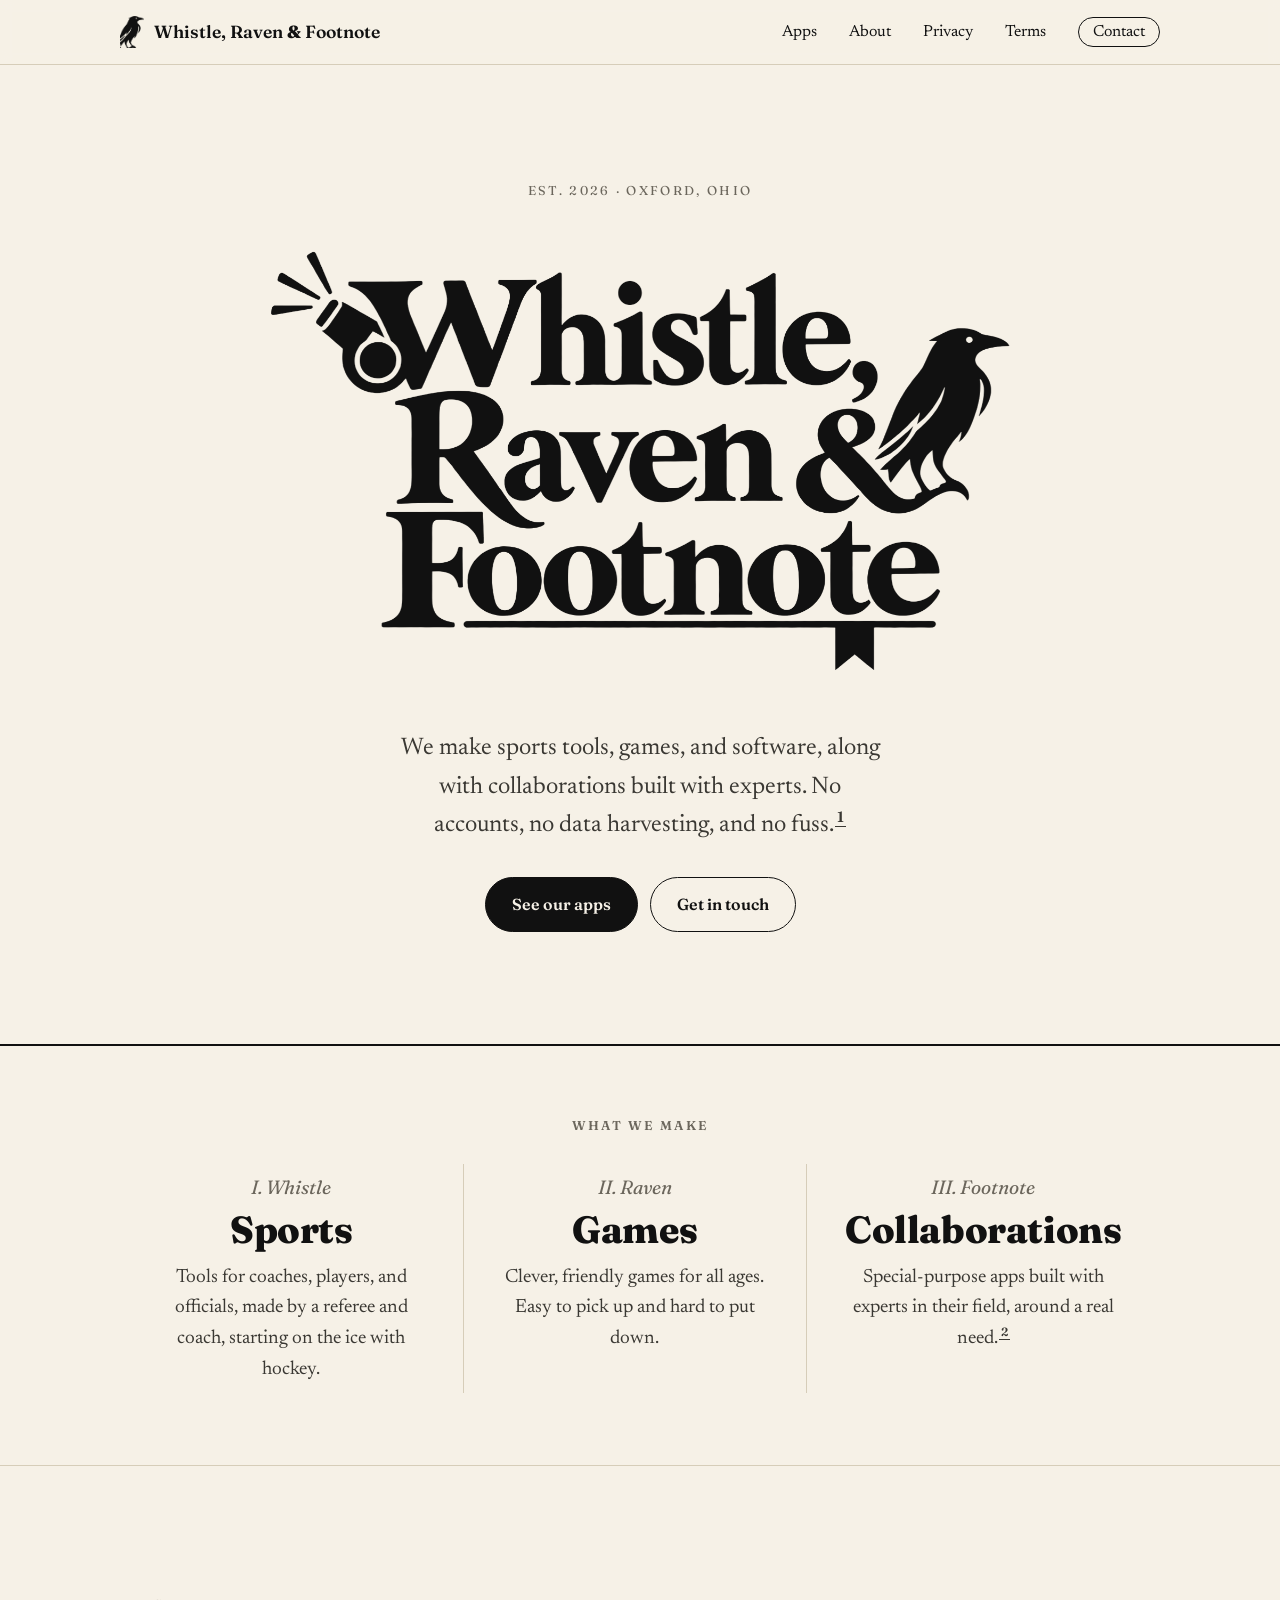
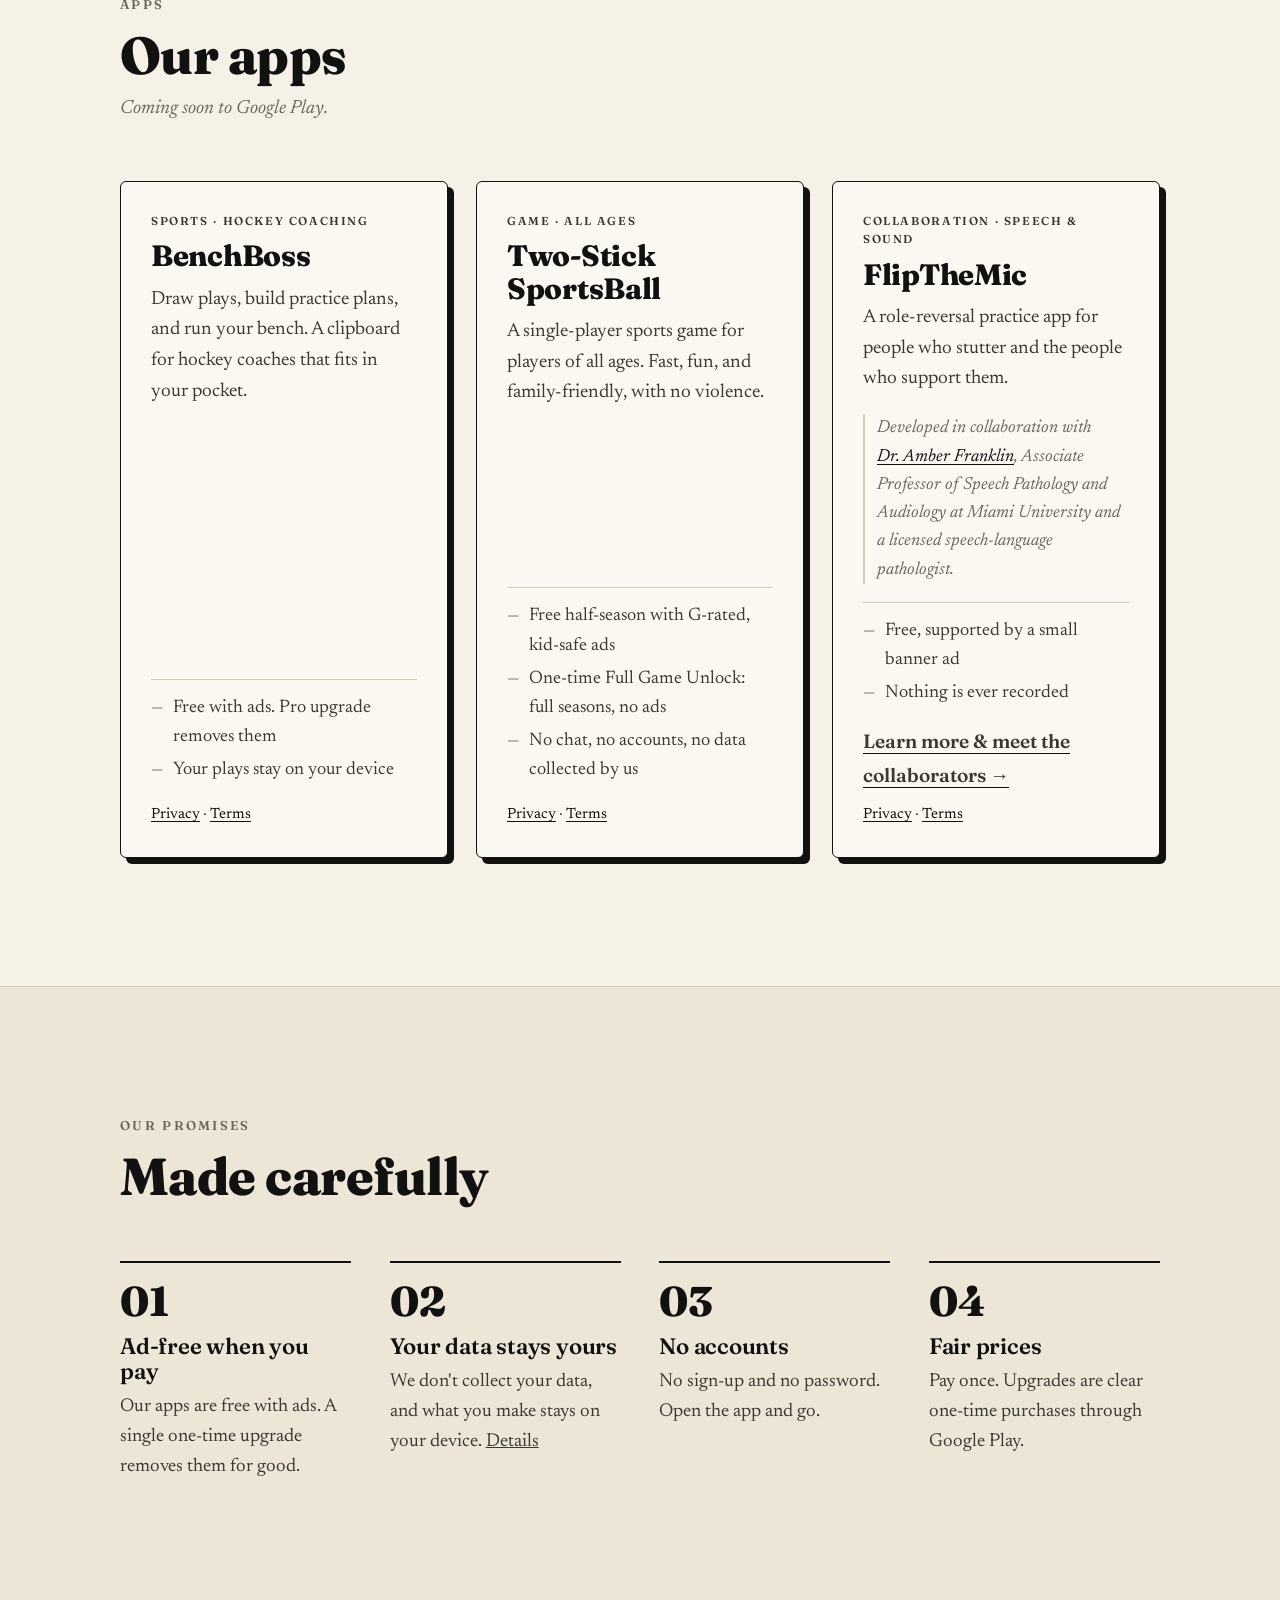
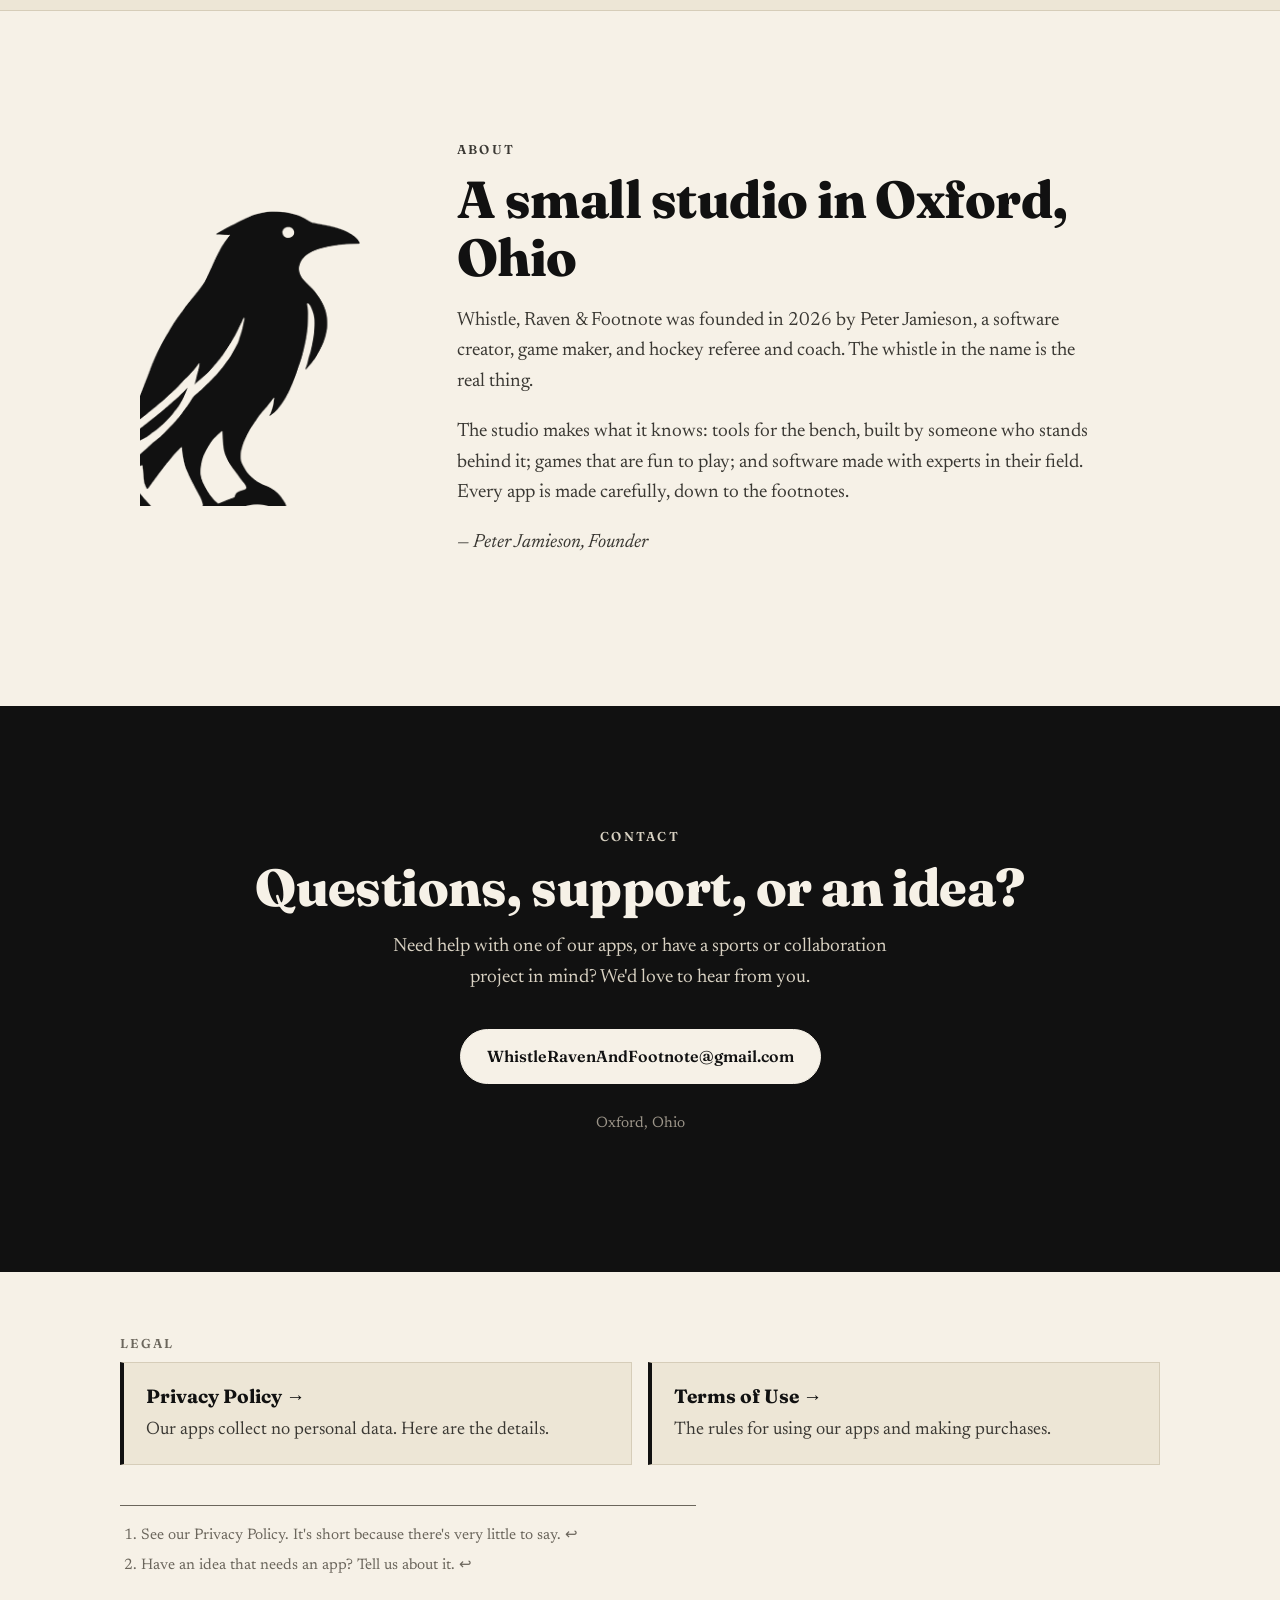
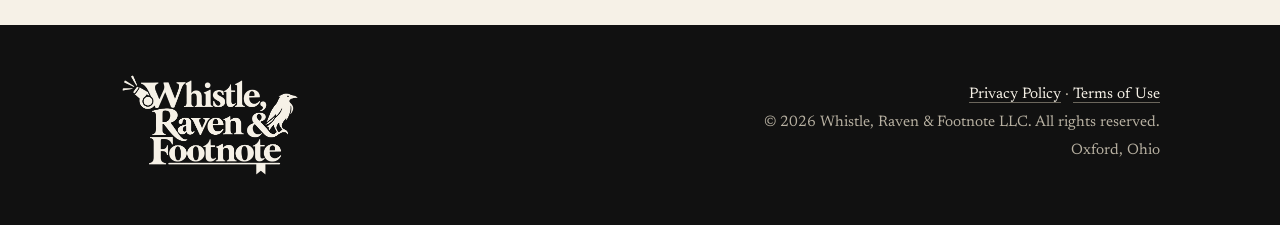
==== index.html @ cbba22b0 "Add FlipTheMic project page with collaborators Co-Authored-By: Claude Opus 5.5 <noreply@anthropic.co" ====
<!doctype html>
<html lang="en">
<head>
  <meta charset="utf-8">
  <meta name="viewport" content="width=device-width, initial-scale=1">
  <title>Whistle, Raven &amp; Footnote</title>
  <meta name="description" content="Whistle, Raven &amp; Footnote LLC makes apps from Oxford, Ohio: BenchBoss for hockey coaches, the game Two-Stick SportsBall, and FlipTheMic. Built carefully, with your privacy in mind.">
  <link rel="canonical" href="https://whistleravenandfootnote.com/">
  <meta name="theme-color" content="#f6f1e7">

  <meta property="og:type" content="website">
  <meta property="og:title" content="Whistle, Raven &amp; Footnote">
  <meta property="og:description" content="Sports tools, games, and collaborations from Oxford, Ohio.">
  <meta property="og:url" content="https://whistleravenandfootnote.com/">
  <meta property="og:image" content="https://whistleravenandfootnote.com/assets/og-image.png">
  <meta name="twitter:card" content="summary_large_image">

  <link rel="icon" type="image/png" href="assets/favicon.png">
  <link rel="apple-touch-icon" href="assets/apple-touch-icon.png">

  <link rel="preconnect" href="https://fonts.googleapis.com">
  <link rel="preconnect" href="https://fonts.gstatic.com" crossorigin>
  <link href="https://fonts.googleapis.com/css2?family=Fraunces:opsz,wght@9..144,400;9..144,600;9..144,800&family=Newsreader:ital,opsz,wght@0,6..72,400;0,6..72,500;1,6..72,400&display=swap" rel="stylesheet">
  <link rel="stylesheet" href="styles.css">

  <script type="application/ld+json">
  {
    "@context": "https://schema.org",
    "@type": "Organization",
    "name": "Whistle, Raven & Footnote LLC",
    "url": "https://whistleravenandfootnote.com/",
    "logo": "https://whistleravenandfootnote.com/assets/logo.png",
    "email": "WhistleRavenAndFootnote@gmail.com",
    "founder": { "@type": "Person", "name": "Peter Jamieson" },
    "address": { "@type": "PostalAddress", "addressLocality": "Oxford", "addressRegion": "OH", "addressCountry": "US" }
  }
  </script>
</head>
<body>
  <a class="skip" href="#main">Skip to content</a>

  <header class="masthead">
    <div class="wrap masthead__inner">
      <a class="brand" href="#top" aria-label="Whistle, Raven &amp; Footnote — home">
        <img src="assets/raven.png" alt="" width="26" height="35">
        <span>Whistle, Raven <em>&amp;</em> Footnote</span>
      </a>
      <nav aria-label="Primary">
        <ul>
          <li class="nav-hide-sm"><a href="#apps">Apps</a></li>
          <li class="nav-hide-sm"><a href="#about">About</a></li>
          <li><a href="/privacy">Privacy</a></li>
          <li><a href="/terms">Terms</a></li>
          <li><a href="#contact" class="nav-cta">Contact</a></li>
        </ul>
      </nav>
    </div>
  </header>

  <main id="main">
    <!-- Hero -->
    <section class="hero" id="top">
      <div class="wrap">
        <p class="eyebrow">Est. 2026 &middot; Oxford, Ohio</p>
        <h1 class="hero__logo">
          <img src="assets/logo.png" alt="Whistle, Raven &amp; Footnote" width="1424" height="826">
        </h1>
        <p class="hero__lede">
          We make sports tools, games, and software, along with collaborations
          built with experts. No accounts, no data harvesting, and no fuss.<sup class="fn-ref"><a href="#fn1" id="r1">1</a></sup>
        </p>
        <div class="hero__actions">
          <a class="btn btn--ink" href="#apps">See our apps</a>
          <a class="btn btn--ghost" href="#contact">Get in touch</a>
        </div>
      </div>
    </section>

    <!-- What we do / the name -->
    <section class="trio" aria-labelledby="trio-h">
      <div class="wrap">
        <h2 id="trio-h" class="section-label">What we make</h2>
        <ol class="trio__grid">
          <li class="trio__item">
            <span class="numeral">I. Whistle</span>
            <h3>Sports</h3>
            <p>Tools for coaches, players, and officials, made by a referee and coach, starting on the ice with hockey.</p>
          </li>
          <li class="trio__item">
            <span class="numeral">II. Raven</span>
            <h3>Games</h3>
            <p>Clever, friendly games for all ages. Easy to pick up and hard to put down.</p>
          </li>
          <li class="trio__item">
            <span class="numeral">III. Footnote</span>
            <h3>Collaborations</h3>
            <p>Special-purpose apps built with experts in their field, around a real need.<sup class="fn-ref"><a href="#fn2" id="r2">2</a></sup></p>
          </li>
        </ol>
      </div>
    </section>

    <!-- Apps -->
    <section class="apps" id="apps" aria-labelledby="apps-h">
      <div class="wrap">
        <header class="section-head">
          <p class="section-label">Apps</p>
          <h2 id="apps-h">Our apps</h2>
          <p class="section-sub">Coming soon to Google Play.</p>
        </header>
        <div class="apps__grid">
          <article class="app">
            <p class="app__tag">Sports &middot; Hockey coaching</p>
            <h3>BenchBoss</h3>
            <p>Draw plays, build practice plans, and run your bench. A clipboard for hockey coaches that fits in your pocket.</p>
            <ul class="app__facts">
              <li>Free with ads. Pro upgrade removes them</li>
              <li>Your plays stay on your device</li>
            </ul>
            <p class="app__links"><a href="/privacy#benchboss">Privacy</a> &middot; <a href="/terms#benchboss">Terms</a></p>
          </article>
          <article class="app">
            <p class="app__tag">Game &middot; All ages</p>
            <h3>Two-Stick SportsBall</h3>
            <p>A single-player sports game for players of all ages. Fast, fun, and family-friendly, with no violence.</p>
            <ul class="app__facts">
              <li>Free half-season with G-rated, kid-safe ads</li>
              <li>One-time Full Game Unlock: full seasons, no ads</li>
              <li>No chat, no accounts, no data collected by us</li>
            </ul>
            <p class="app__links"><a href="/privacy#two-stick-sportsball">Privacy</a> &middot; <a href="/terms#game">Terms</a></p>
          </article>
          <article class="app">
            <p class="app__tag">Collaboration &middot; Speech &amp; sound</p>
            <h3><a href="/flipthemic" style="text-decoration:none">FlipTheMic</a></h3>
            <p>A role-reversal practice app for people who stutter and the people who support them.</p>
            <p class="app__credit">Developed in collaboration with <a href="https://miamioh.edu/profiles/cas/amber-franklin.html" rel="noopener">Dr.&nbsp;Amber Franklin</a>, Associate Professor of Speech Pathology and Audiology at Miami University and a licensed speech-language pathologist.</p>
            <ul class="app__facts">
              <li>Free, supported by a small banner ad</li>
              <li>Nothing is ever recorded</li>
            </ul>
            <p class="app__more"><a href="/flipthemic">Learn more &amp; meet the collaborators &rarr;</a></p>
            <p class="app__links"><a href="/privacy#flipthemic">Privacy</a> &middot; <a href="/terms#flipthemic">Terms</a></p>
          </article>
        </div>
      </div>
    </section>

    <!-- Promises -->
    <section class="approach" id="promises" aria-labelledby="promises-h">
      <div class="wrap approach__inner">
        <header class="section-head">
          <p class="section-label">Our promises</p>
          <h2 id="promises-h">Made carefully</h2>
        </header>
        <ol class="steps">
          <li>
            <h3>Ad-free when you pay</h3>
            <p>Our apps are free with ads. A single one-time upgrade removes them for good.</p>
          </li>
          <li>
            <h3>Your data stays yours</h3>
            <p>We don't collect your data, and what you make stays on your device. <a href="/privacy">Details</a></p>
          </li>
          <li>
            <h3>No accounts</h3>
            <p>No sign-up and no password. Open the app and go.</p>
          </li>
          <li>
            <h3>Fair prices</h3>
            <p>Pay once. Upgrades are clear one-time purchases through Google Play.</p>
          </li>
        </ol>
      </div>
    </section>

    <!-- About -->
    <section class="founder" id="about" aria-labelledby="about-h">
      <div class="wrap founder__inner">
        <div class="founder__mark" aria-hidden="true">
          <img src="assets/raven.png" alt="" width="230" height="308">
        </div>
        <div>
          <p class="section-label">About</p>
          <h2 id="about-h">A small studio in Oxford, Ohio</h2>
          <p>
            Whistle, Raven &amp; Footnote was founded in 2026 by Peter Jamieson, a software creator,
            game maker, and hockey referee and coach. The whistle in the name is the real thing.
          </p>
          <p>
            The studio makes what it knows: tools for the bench, built by someone who stands behind it;
            games that are fun to play; and software made with experts in their field. Every app is
            made carefully, down to the footnotes.
          </p>
          <p class="founder__sig">&mdash; Peter Jamieson, Founder</p>
        </div>
      </div>
    </section>

    <!-- Contact -->
    <section class="contact" id="contact" aria-labelledby="contact-h">
      <div class="wrap contact__inner">
        <p class="section-label section-label--light">Contact</p>
        <h2 id="contact-h">Questions, support, or an idea?</h2>
        <p>Need help with one of our apps, or have a sports or collaboration project in mind? We'd love to hear from you.</p>
        <a class="btn btn--paper" href="mailto:WhistleRavenAndFootnote@gmail.com?subject=Hello">WhistleRavenAndFootnote<wbr>@gmail.com</a>
        <p class="contact__loc">Oxford, Ohio</p>
      </div>
    </section>

    <!-- Legal -->
    <section class="legal-strip" aria-labelledby="legal-h">
      <div class="wrap legal-strip__inner">
        <h2 id="legal-h" class="section-label">Legal</h2>
        <div class="legal-strip__links">
          <a href="/privacy"><strong>Privacy Policy</strong><span>Our apps collect no personal data. Here are the details.</span></a>
          <a href="/terms"><strong>Terms of Use</strong><span>The rules for using our apps and making purchases.</span></a>
        </div>
      </div>
    </section>

    <!-- Footnotes -->
    <aside class="footnotes" aria-label="Footnotes">
      <div class="wrap">
        <ol>
          <li id="fn1">See our <a href="/privacy">Privacy Policy</a>. It's short because there's very little to say. <a href="#r1" aria-label="Back to reference 1">&#8617;</a></li>
          <li id="fn2">Have an idea that needs an app? <a href="#contact">Tell us about it</a>. <a href="#r2" aria-label="Back to reference 2">&#8617;</a></li>
        </ol>
      </div>
    </aside>
  </main>

  <footer class="site-footer">
    <div class="wrap site-footer__inner">
      <img src="assets/logo-light.png" alt="Whistle, Raven &amp; Footnote" class="site-footer__logo" width="1424" height="826" loading="lazy">
      <div class="site-footer__meta">
        <p class="site-footer__links"><a href="/privacy">Privacy Policy</a> &middot; <a href="/terms">Terms of Use</a></p>
        <p>&copy; <span id="year">2026</span> Whistle, Raven &amp; Footnote LLC. All rights reserved.</p>
        <p>Oxford, Ohio</p>
      </div>
    </div>
  </footer>

  <script>document.getElementById('year').textContent = new Date().getFullYear();</script>
</body>
</html>
---- styles.css ----
/* Whistle, Raven & Footnote — ink on paper */
:root {
  --paper: #f6f1e7;
  --paper-2: #ede6d6;
  --ink: #111111;
  --ink-2: #3a3833;
  --muted: #6b665c;
  --rule: #d6cdb9;
  --display: "Fraunces", "Cooper Black", Georgia, serif;
  --body: "Newsreader", Georgia, "Times New Roman", serif;
  --wrap: 1120px;
  --gutter: clamp(16px, 4vw, 40px);
}

*, *::before, *::after { box-sizing: border-box; }
html { scroll-behavior: smooth; scroll-padding-top: 80px; }
body {
  margin: 0;
  background: var(--paper);
  color: var(--ink);
  font-family: var(--body);
  font-size: clamp(1.06rem, 0.98rem + 0.3vw, 1.2rem);
  line-height: 1.6;
  -webkit-font-smoothing: antialiased;
  text-rendering: optimizeLegibility;
}
img { max-width: 100%; height: auto; display: block; }
a { color: inherit; }
h1, h2, h3 { font-family: var(--display); line-height: 1.1; margin: 0; font-weight: 800; letter-spacing: -0.01em; }
h2 { font-size: clamp(2rem, 1.5rem + 2.2vw, 3.25rem); }
h3 { font-size: 1.4rem; font-weight: 600; }
p { margin: 0 0 1em; }
::selection { background: var(--ink); color: var(--paper); }

.wrap { max-width: var(--wrap); margin: 0 auto; padding: 0 var(--gutter); }

.skip { position: absolute; left: -999px; top: 8px; background: var(--ink); color: var(--paper); padding: 8px 14px; z-index: 100; }
.skip:focus { left: 8px; }
:focus-visible { outline: 2px solid var(--ink); outline-offset: 3px; }

/* Masthead */
.masthead {
  position: sticky; top: 0; z-index: 10;
  background: color-mix(in srgb, var(--paper) 92%, transparent);
  backdrop-filter: blur(6px);
  border-bottom: 1px solid var(--rule);
}
.masthead__inner { display: flex; align-items: center; justify-content: space-between; gap: 16px; min-height: 64px; }
.brand { display: flex; align-items: center; gap: 10px; text-decoration: none; font-family: var(--display); font-weight: 600; font-size: 1.1rem; white-space: nowrap; }
.brand img { width: 24px; height: auto; }
.brand em { font-style: normal; font-weight: 800; }
nav ul { list-style: none; display: flex; gap: clamp(12px, 2.5vw, 32px); margin: 0; padding: 0; align-items: center; }
nav a { text-decoration: none; font-size: 1rem; position: relative; }
nav a:not(.nav-cta)::after { content: ""; position: absolute; left: 0; right: 0; bottom: -3px; height: 1.5px; background: var(--ink); transform: scaleX(0); transform-origin: left; transition: transform .25s ease; }
nav a:not(.nav-cta):hover::after { transform: scaleX(1); }
.nav-cta { border: 1.5px solid var(--ink); padding: 6px 14px; border-radius: 999px; transition: background .2s, color .2s; }
.nav-cta:hover { background: var(--ink); color: var(--paper); }

/* Hero */
.hero { padding: clamp(48px, 9vw, 120px) 0 clamp(56px, 9vw, 112px); text-align: center; }
.eyebrow { font-family: var(--display); text-transform: uppercase; letter-spacing: .18em; font-size: .8rem; color: var(--muted); margin-bottom: clamp(20px, 4vw, 40px); }
.hero__logo { margin: 0 auto; max-width: 760px; }
.hero__logo img { width: 100%; animation: ink-in 1s ease both; }
.hero__lede { max-width: 38ch; margin: clamp(28px, 5vw, 48px) auto 0; font-size: clamp(1.2rem, 1rem + 0.8vw, 1.5rem); color: var(--ink-2); }
.hero__actions { display: flex; flex-wrap: wrap; gap: 12px; justify-content: center; margin-top: 32px; }
@keyframes ink-in { from { opacity: 0; filter: blur(4px); transform: translateY(6px); } to { opacity: 1; filter: none; transform: none; } }

/* Buttons */
.btn { display: inline-block; font-family: var(--display); font-weight: 600; font-size: 1rem; text-decoration: none; padding: 14px 26px; border-radius: 999px; border: 1.5px solid var(--ink); transition: transform .15s ease, background .2s, color .2s; }
.btn:hover { transform: translateY(-2px); }
.btn--ink { background: var(--ink); color: var(--paper); }
.btn--ghost:hover { background: var(--ink); color: var(--paper); }
.btn--paper { background: var(--paper); color: var(--ink); border-color: var(--paper); overflow-wrap: anywhere; max-width: 100%; }

/* Footnote refs */
.fn-ref { font-size: .62em; line-height: 0; margin-left: 1px; }
.fn-ref a { text-decoration: none; font-family: var(--display); font-weight: 600; padding: 0 2px; border-bottom: 1px solid currentColor; }

/* Section chrome */
.section-label { font-family: var(--display); text-transform: uppercase; letter-spacing: .18em; font-size: .8rem; font-weight: 600; color: var(--muted); margin: 0 0 12px; }
.section-label--light { color: #b8b1a2; }
.section-head { margin-bottom: clamp(32px, 5vw, 56px); }

/* Trio */
.trio { border-top: 2px solid var(--ink); border-bottom: 1px solid var(--rule); padding: clamp(40px, 6vw, 72px) 0; }
.trio .section-label { text-align: center; margin-bottom: 32px; }
.trio__grid { list-style: none; margin: 0; padding: 0; display: grid; grid-template-columns: repeat(3, 1fr); }
.trio__item { padding: 8px clamp(16px, 3vw, 40px); text-align: center; }
.trio__item + .trio__item { border-left: 1px solid var(--rule); }
.numeral { display: block; font-family: var(--display); font-style: italic; color: var(--muted); margin-bottom: 6px; }
.trio__item h3 { font-size: clamp(1.8rem, 1.4rem + 1.2vw, 2.4rem); font-weight: 800; margin-bottom: 12px; }
.trio__item p { color: var(--ink-2); margin: 0; }

/* Services */
.services { padding: clamp(64px, 10vw, 128px) 0; }
.services__list { display: grid; grid-template-columns: repeat(2, 1fr); gap: 0; border-top: 1px solid var(--ink); }
.service { padding: 32px clamp(0px, 2vw, 32px) 32px 0; border-bottom: 1px solid var(--rule); }
.service:nth-child(even) { padding-left: clamp(16px, 3vw, 40px); border-left: 1px solid var(--rule); }
.service h3 { margin-bottom: 10px; }
.service p { color: var(--ink-2); margin: 0; max-width: 46ch; }

/* Approach */
.approach { background: var(--paper-2); padding: clamp(64px, 10vw, 128px) 0; border-top: 1px solid var(--rule); border-bottom: 1px solid var(--rule); }
.steps { list-style: none; counter-reset: step; margin: 0; padding: 0; display: grid; grid-template-columns: repeat(4, 1fr); gap: clamp(20px, 3vw, 40px); }
.steps li { counter-increment: step; border-top: 2px solid var(--ink); padding-top: 18px; }
.steps li::before { content: counter(step, decimal-leading-zero); display: block; font-family: var(--display); font-weight: 800; font-size: 2.6rem; line-height: 1; margin-bottom: 12px; }
.steps h3 { margin-bottom: 8px; }
.steps p { color: var(--ink-2); margin: 0; font-size: .98em; }

/* Founder */
.founder { padding: clamp(64px, 10vw, 128px) 0; }
.founder__inner { display: grid; grid-template-columns: minmax(120px, 260px) 1fr; gap: clamp(32px, 6vw, 88px); align-items: center; }
.founder__mark { justify-self: center; }
.founder__mark img { width: clamp(120px, 18vw, 220px); }
.founder h2 { margin-bottom: 20px; }
.founder p { max-width: 58ch; color: var(--ink-2); }
.founder__sig { font-style: italic; color: var(--muted); }

/* Contact */
.contact { background: var(--ink); color: var(--paper); padding: clamp(64px, 10vw, 120px) 0; text-align: center; }
.contact h2 { margin-bottom: 16px; }
.contact p { color: #d8d1c2; max-width: 46ch; margin-left: auto; margin-right: auto; }
.contact .btn { margin-top: 16px; }
.contact__loc { margin-top: 28px; font-size: .95rem; color: #9d968a !important; }

/* Footnotes */
.footnotes { padding: 40px 0; font-size: .95rem; color: var(--muted); }
.footnotes ol { margin: 0; padding-left: 1.4em; border-top: 1px solid var(--muted); padding-top: 18px; max-width: 64ch; }
.footnotes li { margin-bottom: 6px; }
.footnotes li:target { color: var(--ink); background: var(--paper-2); }
.footnotes a { text-decoration: none; }

/* Footer */
.site-footer { background: var(--ink); color: #b8b1a2; padding: 48px 0; font-size: .95rem; }
.site-footer__inner { display: flex; align-items: center; justify-content: space-between; gap: 24px; flex-wrap: wrap; }
.site-footer__logo { width: 180px; }
.site-footer__meta { text-align: right; }
.site-footer__meta p { margin: 0 0 4px; }

/* Responsive */
@media (max-width: 860px) {
  .steps { grid-template-columns: repeat(2, 1fr); }
}
@media (max-width: 720px) {
  .nav-hide-sm { display: none; }
  nav ul { gap: 14px; }
  .trio__grid { grid-template-columns: 1fr; }
  .trio__item + .trio__item { border-left: 0; border-top: 1px solid var(--rule); padding-top: 28px; margin-top: 20px; }
  .services__list { grid-template-columns: 1fr; }
  .service, .service:nth-child(even) { padding-left: 0; padding-right: 0; border-left: 0; }
  .founder__inner { grid-template-columns: 1fr; text-align: center; }
  .founder p { margin-left: auto; margin-right: auto; }
  .site-footer__inner { flex-direction: column; text-align: center; }
  .site-footer__meta { text-align: center; }
}
@media (max-width: 480px) {
  .steps { grid-template-columns: 1fr; }
  .brand span { font-size: .95rem; }
}
@media (prefers-reduced-motion: reduce) {
  html { scroll-behavior: auto; }
  *, *::before, *::after { animation: none !important; transition: none !important; }
}

/* Footer links */
.site-footer__links a { color: var(--paper); text-decoration: none; border-bottom: 1px solid #6b665c; }
.site-footer__links a:hover { border-color: var(--paper); }
.site-footer a img { display: block; }

/* Legal pages */
nav a[aria-current="page"]::after { transform: scaleX(1); }
.legal { padding: clamp(40px, 7vw, 88px) 0 clamp(56px, 8vw, 96px); }
.legal__wrap { max-width: 760px; }
.legal__head { border-bottom: 2px solid var(--ink); padding-bottom: 24px; margin-bottom: 32px; }
.legal h1 { font-size: clamp(2.4rem, 1.8rem + 3vw, 4rem); margin-bottom: 12px; }
.legal__date { color: var(--muted); font-style: italic; margin: 0; }
.legal h2 { font-size: clamp(1.4rem, 1.2rem + 0.8vw, 1.8rem); margin: 0 0 14px; }
.legal h3 { font-size: 1.2rem; margin: 26px 0 8px; }
.legal section { padding-top: 36px; margin-top: 36px; border-top: 1px solid var(--rule); }
.legal p, .legal li { color: var(--ink-2); }
.legal ul, .legal ol { padding-left: 1.3em; margin: 0 0 1em; }
.legal li { margin-bottom: 6px; }
.legal a { text-decoration-thickness: 1px; text-underline-offset: 3px; }
.legal address { font-style: normal; color: var(--ink-2); line-height: 1.8; }
.legal__summary { background: var(--paper-2); border: 1px solid var(--rule); border-left: 4px solid var(--ink); padding: 24px clamp(18px, 3vw, 32px) 12px; margin-bottom: 32px; }
.legal__summary h2 { font-size: 1.3rem; }
.legal__toc ol { columns: 2; column-gap: 32px; }
.legal__toc li { break-inside: avoid; }
.legal__toc a { text-decoration: none; border-bottom: 1px solid var(--rule); }
.legal__toc a:hover { border-color: var(--ink); }
.callout { background: var(--ink); color: var(--paper) !important; padding: 18px 22px; border-radius: 4px; }
.callout strong { color: var(--paper); }
.caps { font-size: .95em; }
@media (max-width: 560px) { .legal__toc ol { columns: 1; } }

/* Apps */
.apps { padding: clamp(64px, 10vw, 128px) 0; }
.section-sub { color: var(--muted); font-style: italic; margin: 10px 0 0; }
.apps__grid { display: grid; grid-template-columns: repeat(3, 1fr); gap: clamp(16px, 2.5vw, 28px); }
.app { display: flex; flex-direction: column; background: #fbf8f1; border: 1.5px solid var(--ink); border-radius: 6px; padding: clamp(22px, 2.5vw, 30px); box-shadow: 6px 6px 0 var(--ink); transition: transform .2s ease, box-shadow .2s ease; }
.app:hover { transform: translate(-2px, -2px); box-shadow: 8px 8px 0 var(--ink); }
.app__tag { font-family: var(--display); text-transform: uppercase; letter-spacing: .14em; font-size: .72rem; font-weight: 600; color: var(--muted); margin-bottom: 10px; }
.app h3 { font-size: clamp(1.5rem, 1.2rem + 0.8vw, 1.9rem); font-weight: 800; margin-bottom: 12px; }
.app > p { color: var(--ink-2); }
.app__facts { list-style: none; padding: 14px 0 0; margin: auto 0 14px; border-top: 1px solid var(--rule); font-size: .95em; }
.app__facts li { padding-left: 1.2em; position: relative; margin-bottom: 4px; color: var(--ink-2); }
.app__facts li::before { content: "\2014"; position: absolute; left: 0; color: var(--muted); }
.app__links { margin: 0; font-size: .92rem; color: var(--muted); }
.app__links a { color: var(--ink); text-underline-offset: 3px; }

/* Legal strip */
.legal-strip { padding: clamp(40px, 6vw, 64px) 0 0; }
.legal-strip__links { display: grid; grid-template-columns: 1fr 1fr; gap: 16px; }
.legal-strip__links a { display: block; text-decoration: none; border: 1px solid var(--rule); border-left: 4px solid var(--ink); padding: 18px 22px; background: var(--paper-2); transition: border-color .2s, background .2s; }
.legal-strip__links a:hover { background: #e6dcc6; }
.legal-strip__links strong { display: block; font-family: var(--display); font-size: 1.2rem; margin-bottom: 4px; }
.legal-strip__links strong::after { content: " \2192"; }
.legal-strip__links span { color: var(--ink-2); font-size: .95em; }

@media (max-width: 900px) { .apps__grid { grid-template-columns: 1fr; max-width: 560px; margin: 0 auto; } }
@media (max-width: 600px) { .legal-strip__links { grid-template-columns: 1fr; } }
@media (max-width: 400px) { nav a { font-size: .9rem; } .brand span { display: none; } }
.app__credit { font-size: .92em; font-style: italic; color: var(--muted) !important; border-left: 2px solid var(--rule); padding-left: 12px; }
.app__credit a { color: var(--ink); text-underline-offset: 3px; }

/* Product pages */
.product-hero { padding: clamp(48px, 8vw, 104px) 0 clamp(48px, 7vw, 88px); text-align: center; border-bottom: 2px solid var(--ink); }
.product-hero__mark { color: var(--ink); display: flex; justify-content: center; margin-bottom: 20px; }
.product-hero h1 { font-size: clamp(3rem, 2rem + 6vw, 6rem); margin: 4px 0 18px; }
.product-hero__lede { max-width: 40ch; margin: 0 auto; font-size: clamp(1.15rem, 1rem + 0.6vw, 1.4rem); color: var(--ink-2); }
.badges { list-style: none; display: flex; flex-wrap: wrap; justify-content: center; gap: 8px; padding: 0; margin: 28px 0 0; }
.badges li { border: 1.5px solid var(--ink); border-radius: 999px; padding: 4px 14px; font-family: var(--display); font-weight: 600; font-size: .9rem; }
.product-hero__status { margin: 20px 0 0; color: var(--muted); font-style: italic; }
.product-section { padding: clamp(56px, 8vw, 104px) 0; }
.product-section--tint { background: var(--paper-2); border-top: 1px solid var(--rule); border-bottom: 1px solid var(--rule); }
.product-section--note { padding-top: 48px; padding-bottom: 56px; border-top: 1px solid var(--rule); }
.product-section--note p { color: var(--ink-2); }
.product-cols { display: grid; grid-template-columns: minmax(200px, 1fr) 2fr; gap: clamp(24px, 5vw, 72px); }
.product-copy p, .product-copy li { color: var(--ink-2); }
.product-copy a { text-underline-offset: 3px; }
.checklist { list-style: none; padding: 0; margin: 0 0 1em; }
.checklist li { position: relative; padding-left: 1.6em; margin-bottom: 8px; }
.checklist li::before { content: "\2713"; position: absolute; left: 0; font-weight: 700; color: var(--ink); }
.people { display: grid; grid-template-columns: 1fr 1fr; gap: clamp(16px, 2.5vw, 28px); }
.person { background: #fbf8f1; border: 1.5px solid var(--ink); border-radius: 6px; padding: clamp(22px, 2.5vw, 32px); box-shadow: 6px 6px 0 var(--ink); display: flex; flex-direction: column; }
.person h3 { font-size: clamp(1.5rem, 1.2rem + 0.8vw, 1.9rem); font-weight: 800; margin-bottom: 10px; }
.person > p:not(.app__tag) { color: var(--ink-2); }
.person__link { margin-top: auto; align-self: flex-start; font-family: var(--display); font-weight: 600; text-decoration: none; border-bottom: 1.5px solid var(--ink); padding-bottom: 2px; }
.person__link:hover { background: var(--ink); color: var(--paper); }
.app__more { margin: 0 0 10px; }
.app__more a { font-family: var(--display); font-weight: 600; text-decoration: none; border-bottom: 1.5px solid var(--ink); }
@media (max-width: 720px) {
  .product-cols, .people { grid-template-columns: 1fr; }
}
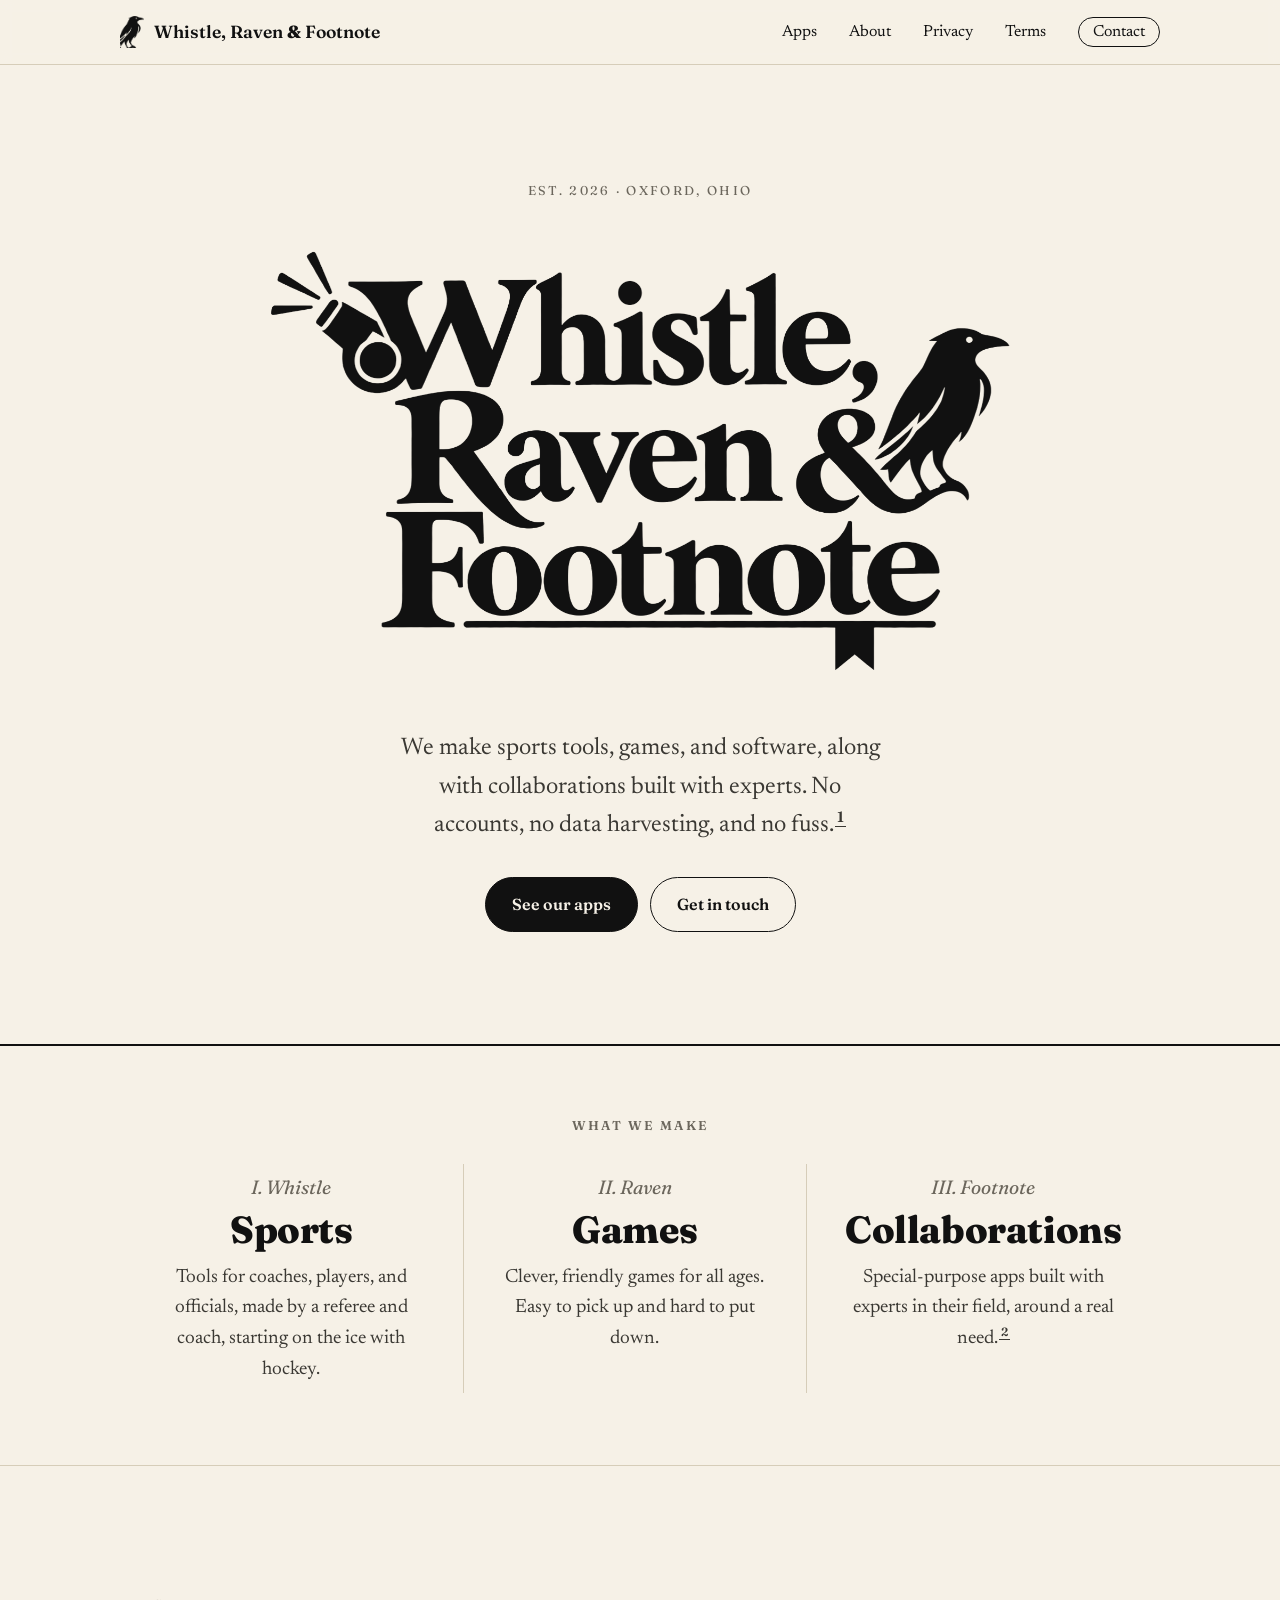
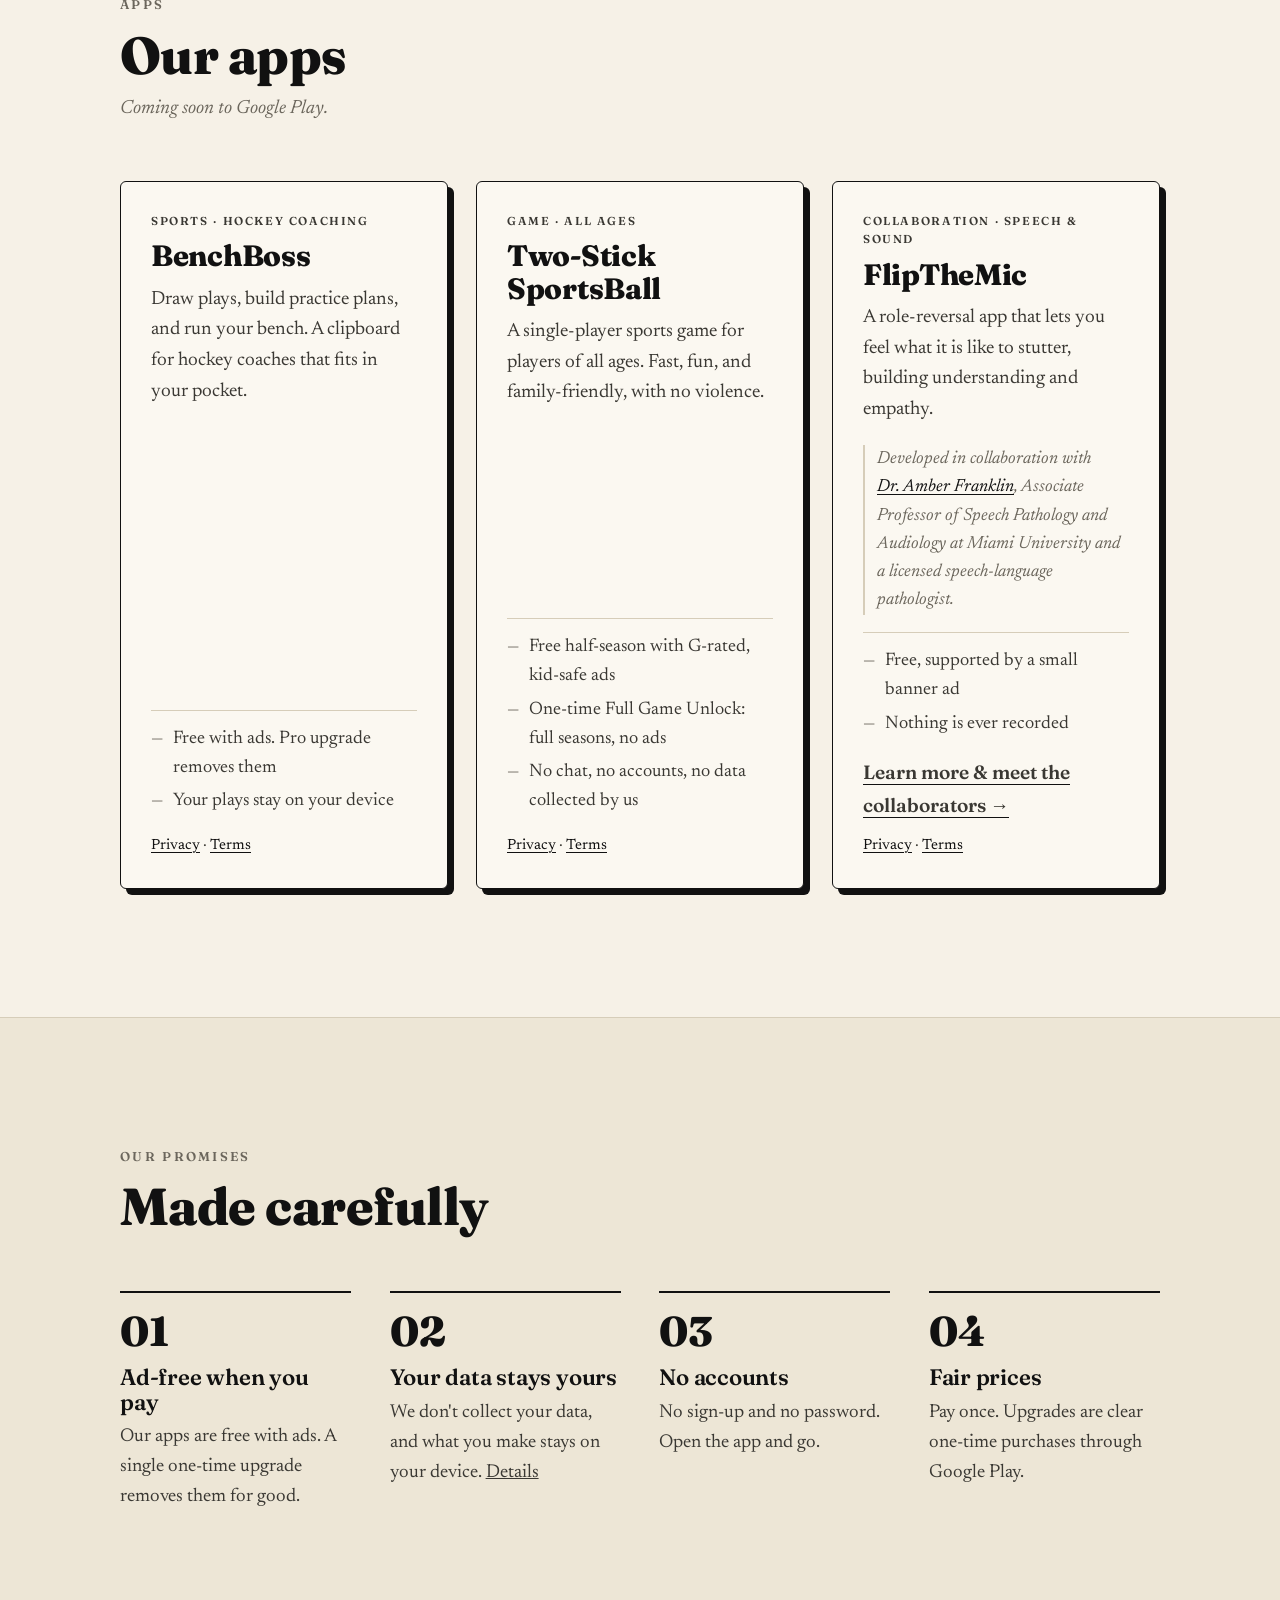
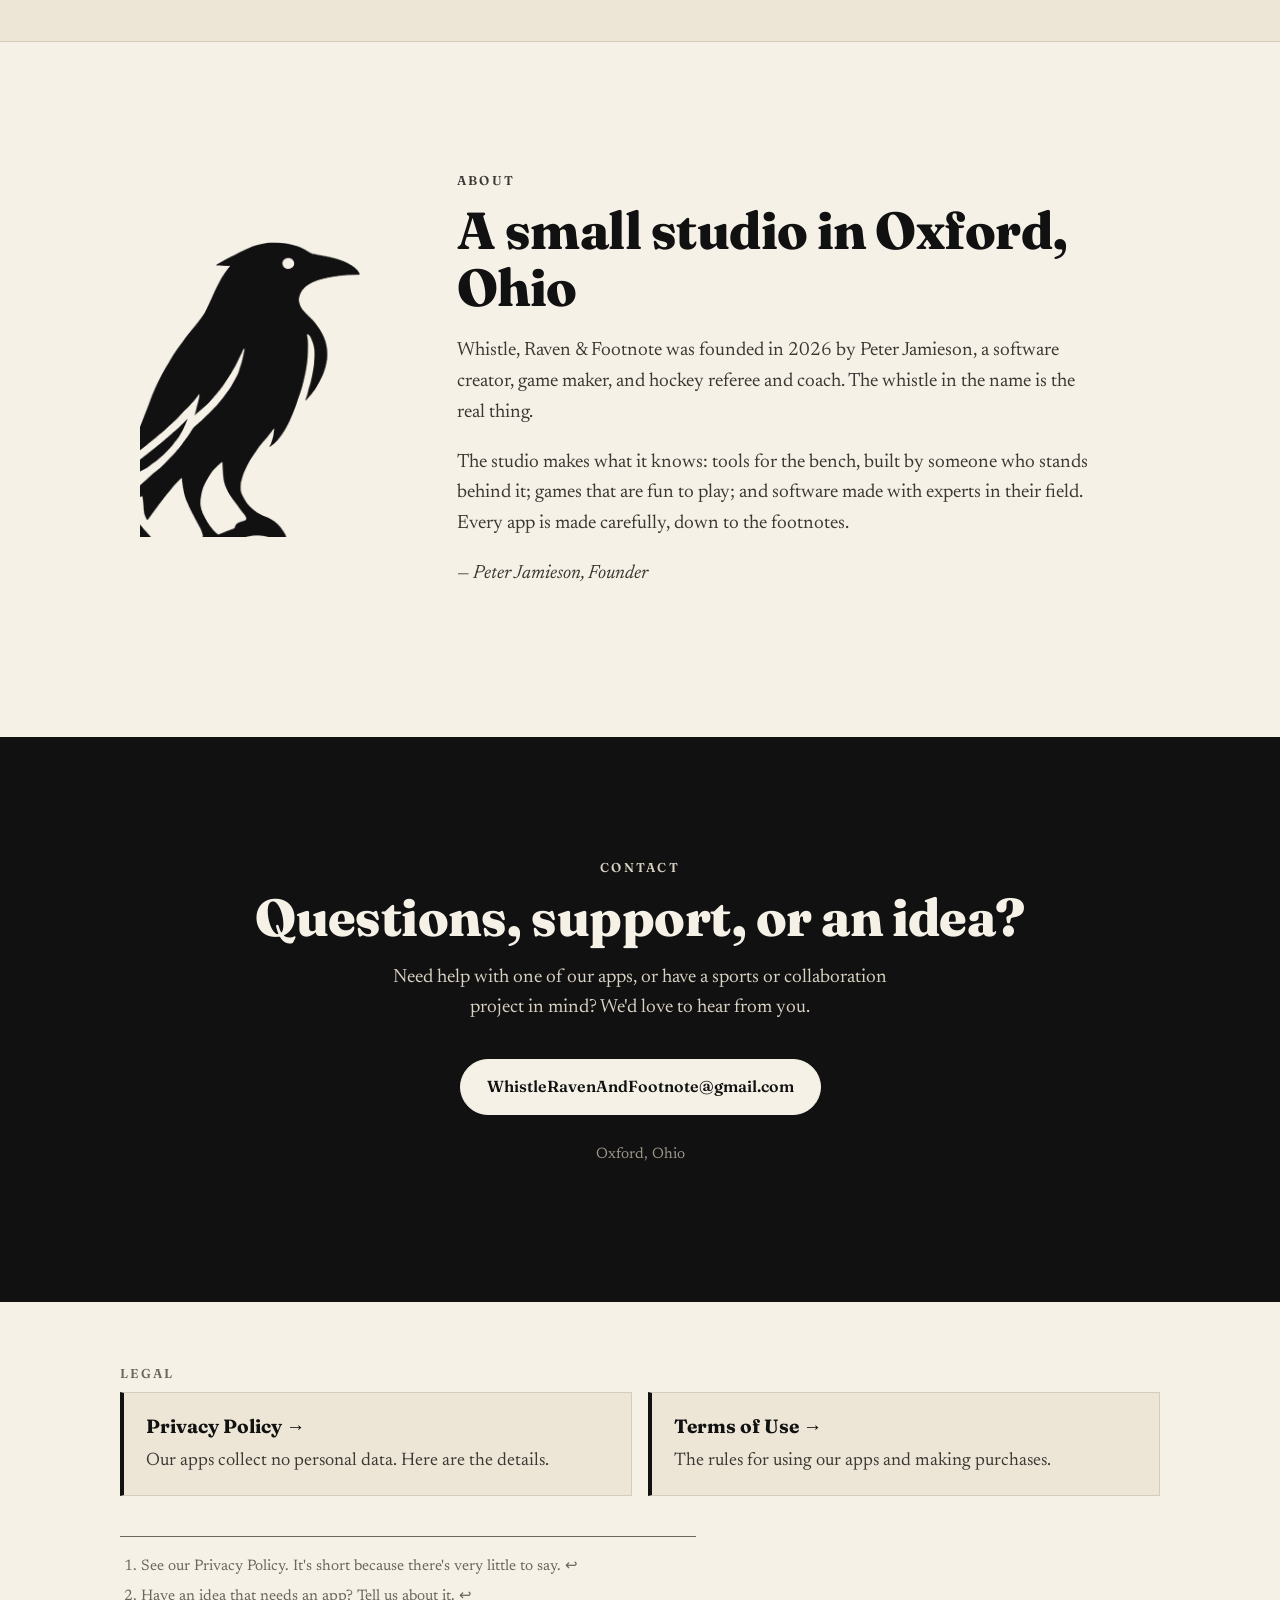
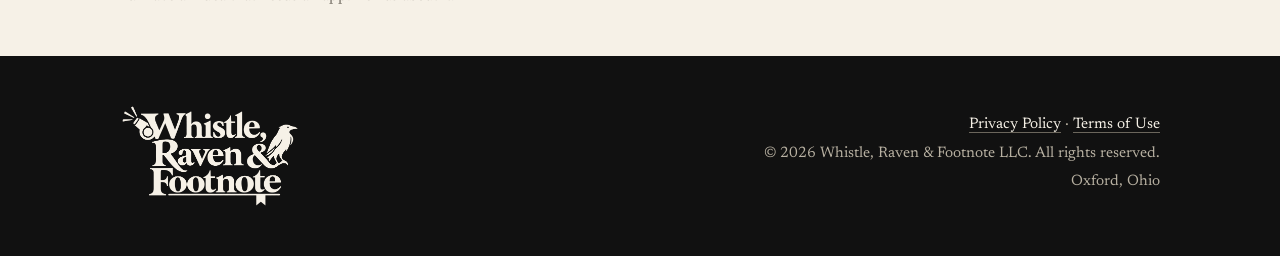
==== commit 303c110e: "FlipTheMic: describe as experiencing stuttering, not an app for people who stutter Co-Authored-By: C" ====
--- a/index.html
+++ b/index.html
@@ -133,7 +133,7 @@
           <article class="app">
             <p class="app__tag">Collaboration &middot; Speech &amp; sound</p>
             <h3><a href="/flipthemic" style="text-decoration:none">FlipTheMic</a></h3>
-            <p>A role-reversal practice app for people who stutter and the people who support them.</p>
+            <p>A role-reversal app that lets you feel what it is like to stutter, building understanding and empathy.</p>
             <p class="app__credit">Developed in collaboration with <a href="https://miamioh.edu/profiles/cas/amber-franklin.html" rel="noopener">Dr.&nbsp;Amber Franklin</a>, Associate Professor of Speech Pathology and Audiology at Miami University and a licensed speech-language pathologist.</p>
             <ul class="app__facts">
               <li>Free, supported by a small banner ad</li>
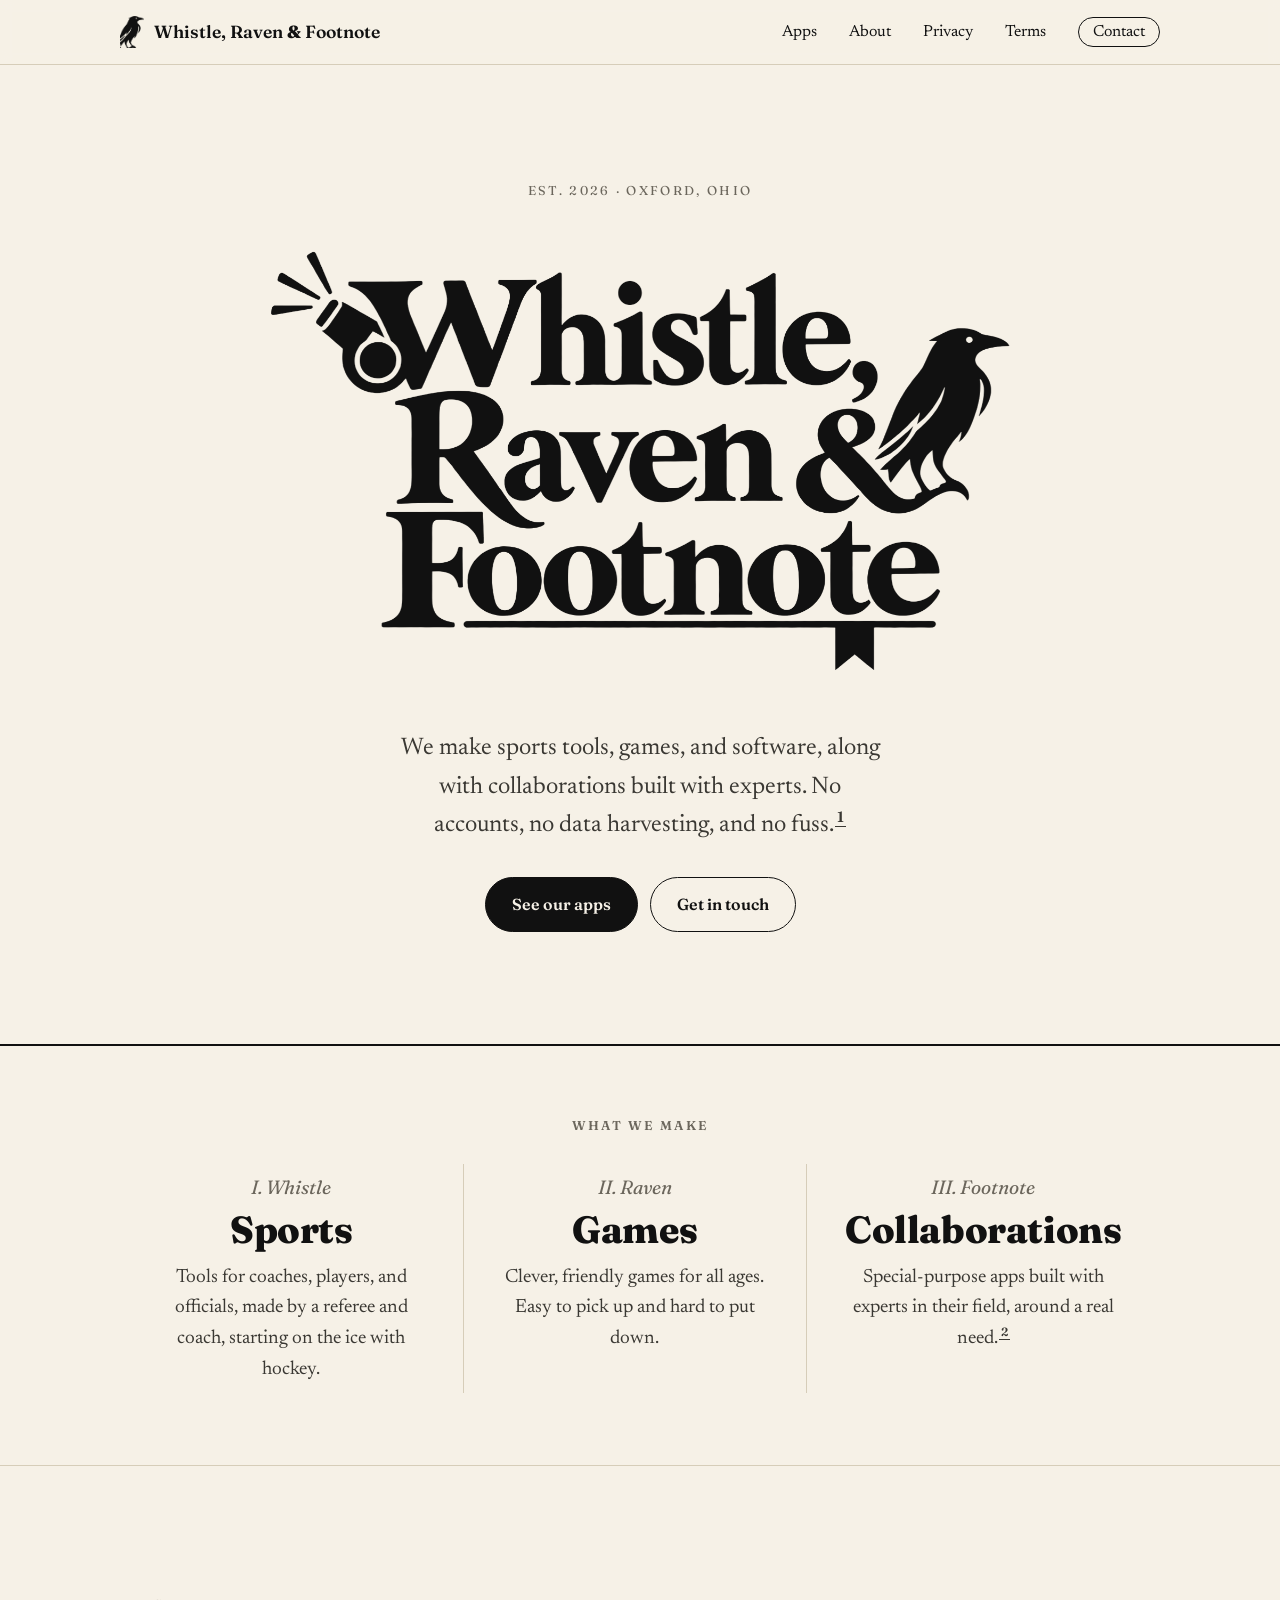
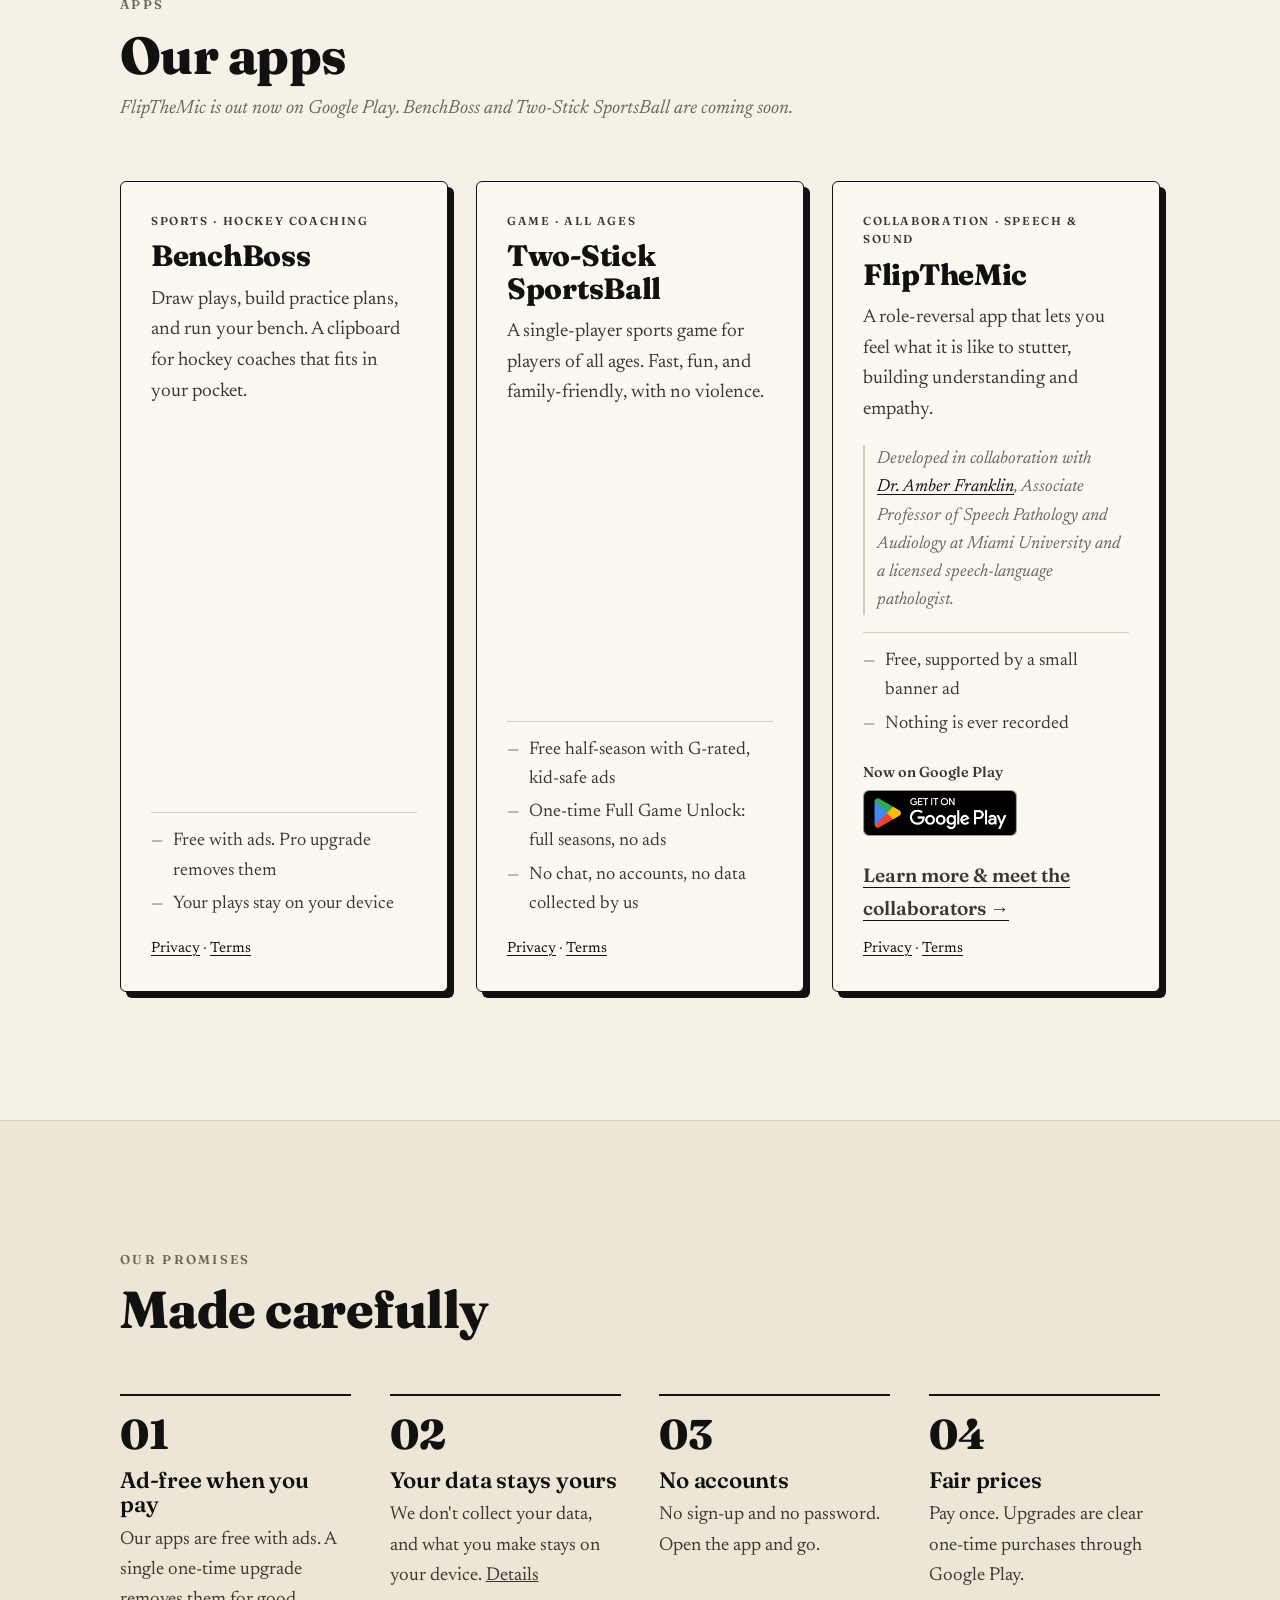
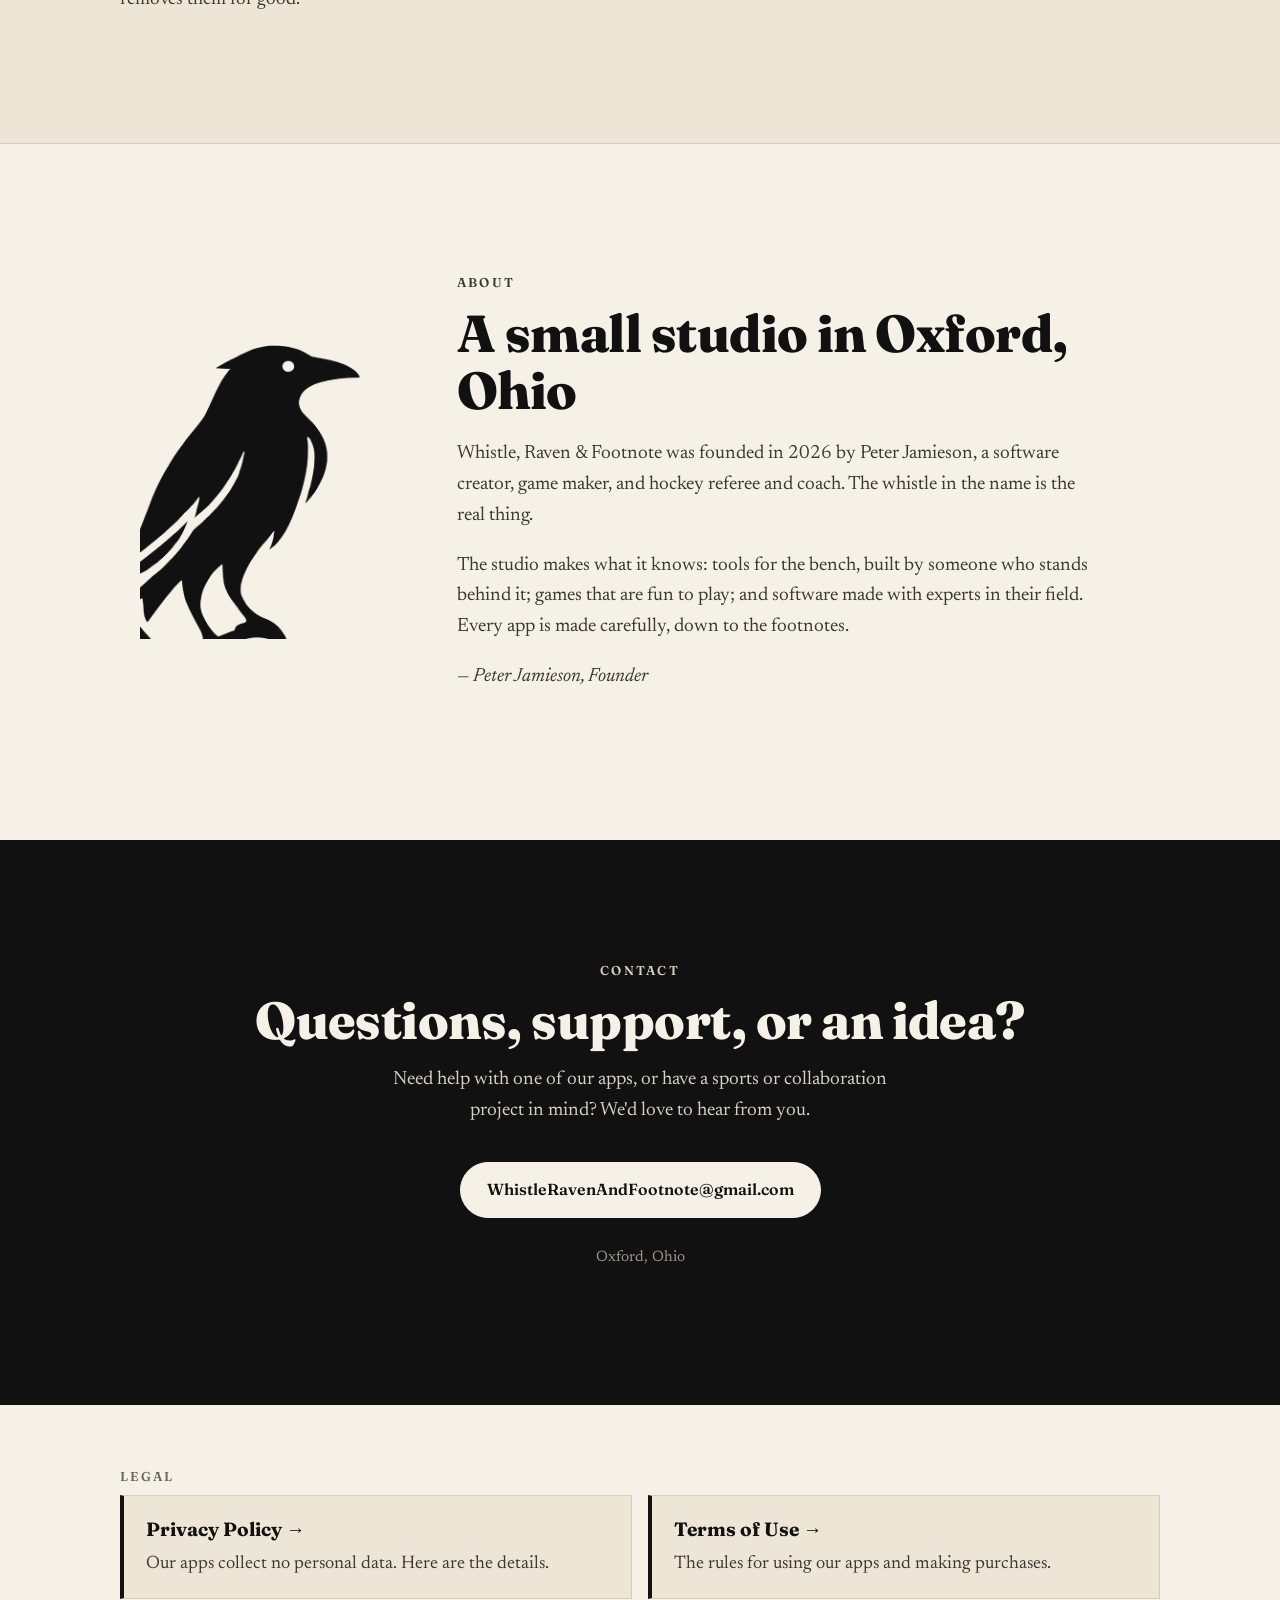
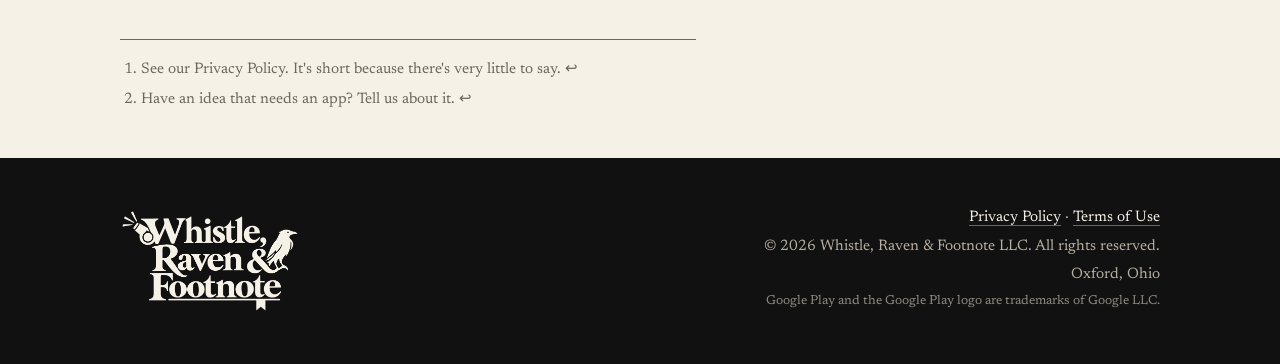
==== commit 1fe3ab7b: "FlipTheMic released: add Get it on Google Play badge and links Co-Authored-By: Claude Opus 5.5 <nore" ====
--- a/index.html
+++ b/index.html
@@ -106,7 +106,7 @@
         <header class="section-head">
           <p class="section-label">Apps</p>
           <h2 id="apps-h">Our apps</h2>
-          <p class="section-sub">Coming soon to Google Play.</p>
+          <p class="section-sub">FlipTheMic is out now on Google Play. BenchBoss and Two-Stick SportsBall are coming soon.</p>
         </header>
         <div class="apps__grid">
           <article class="app">
@@ -139,6 +139,8 @@
               <li>Free, supported by a small banner ad</li>
               <li>Nothing is ever recorded</li>
             </ul>
+            <p class="app__status">Now on Google Play</p>
+            <p class="app__play"><a class="play-badge" href="https://play.google.com/store/apps/details?id=com.whistleravenfootnote.flipthemic" rel="noopener"><img src="/assets/google-play-badge.png" alt="Get it on Google Play" width="564" height="168"></a></p>
             <p class="app__more"><a href="/flipthemic">Learn more &amp; meet the collaborators &rarr;</a></p>
             <p class="app__links"><a href="/privacy#flipthemic">Privacy</a> &middot; <a href="/terms#flipthemic">Terms</a></p>
           </article>
@@ -237,6 +239,7 @@
         <p class="site-footer__links"><a href="/privacy">Privacy Policy</a> &middot; <a href="/terms">Terms of Use</a></p>
         <p>&copy; <span id="year">2026</span> Whistle, Raven &amp; Footnote LLC. All rights reserved.</p>
         <p>Oxford, Ohio</p>
+        <p class="site-footer__tm">Google Play and the Google Play logo are trademarks of Google LLC.</p>
       </div>
     </div>
   </footer>
--- a/styles.css
+++ b/styles.css
@@ -252,3 +252,13 @@
 @media (max-width: 720px) {
   .product-cols, .people { grid-template-columns: 1fr; }
 }
+
+/* Google Play badge */
+.play-badge { display: inline-block; line-height: 0; margin-top: 14px; border-radius: 8px; }
+.play-badge img { height: 54px; width: auto; display: block; }
+.play-badge:focus-visible { outline: 3px solid var(--ink); outline-offset: 3px; }
+.app__status { margin: 4px 0 0; font-family: var(--display); font-weight: 600; font-size: .9rem; }
+.app__play { margin: 0 0 12px; }
+.app__play .play-badge { margin-top: 6px; }
+.app__play .play-badge img { height: 46px; }
+.site-footer__tm { font-size: .8rem; opacity: .75; }
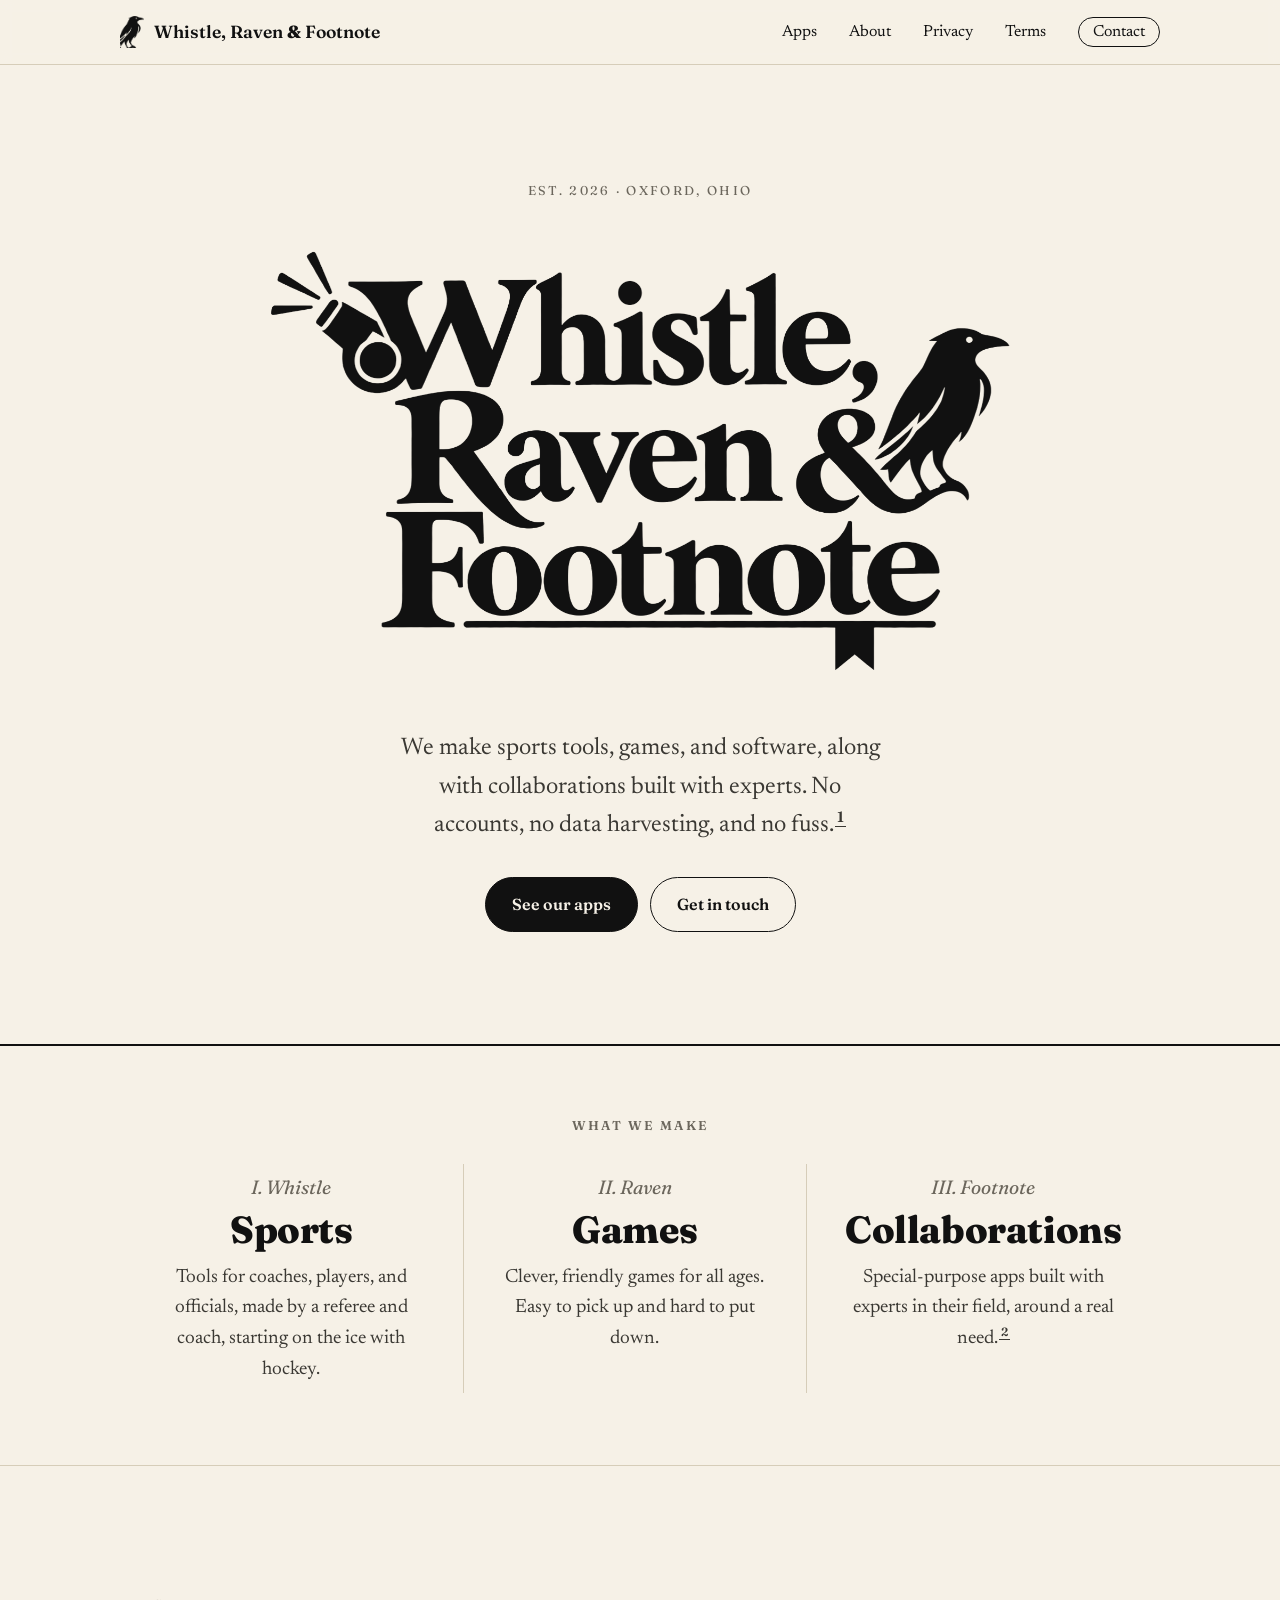
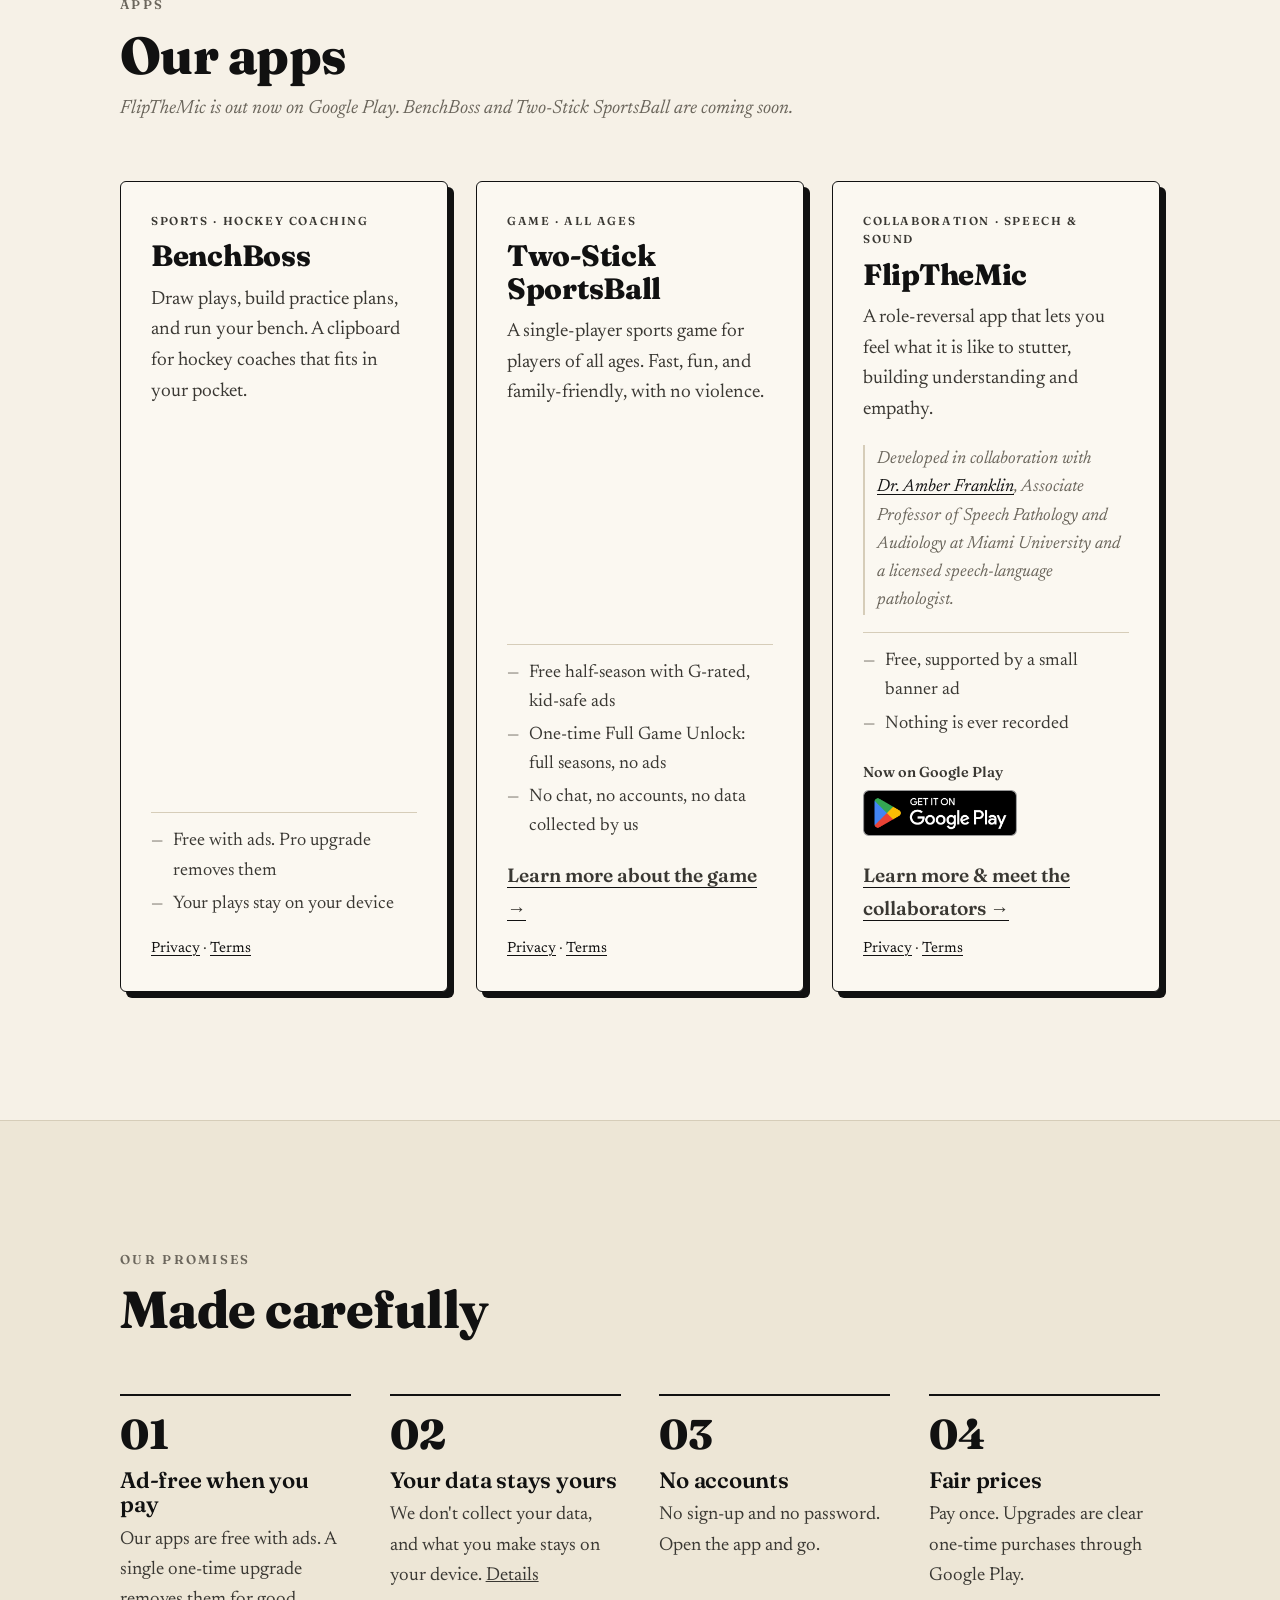
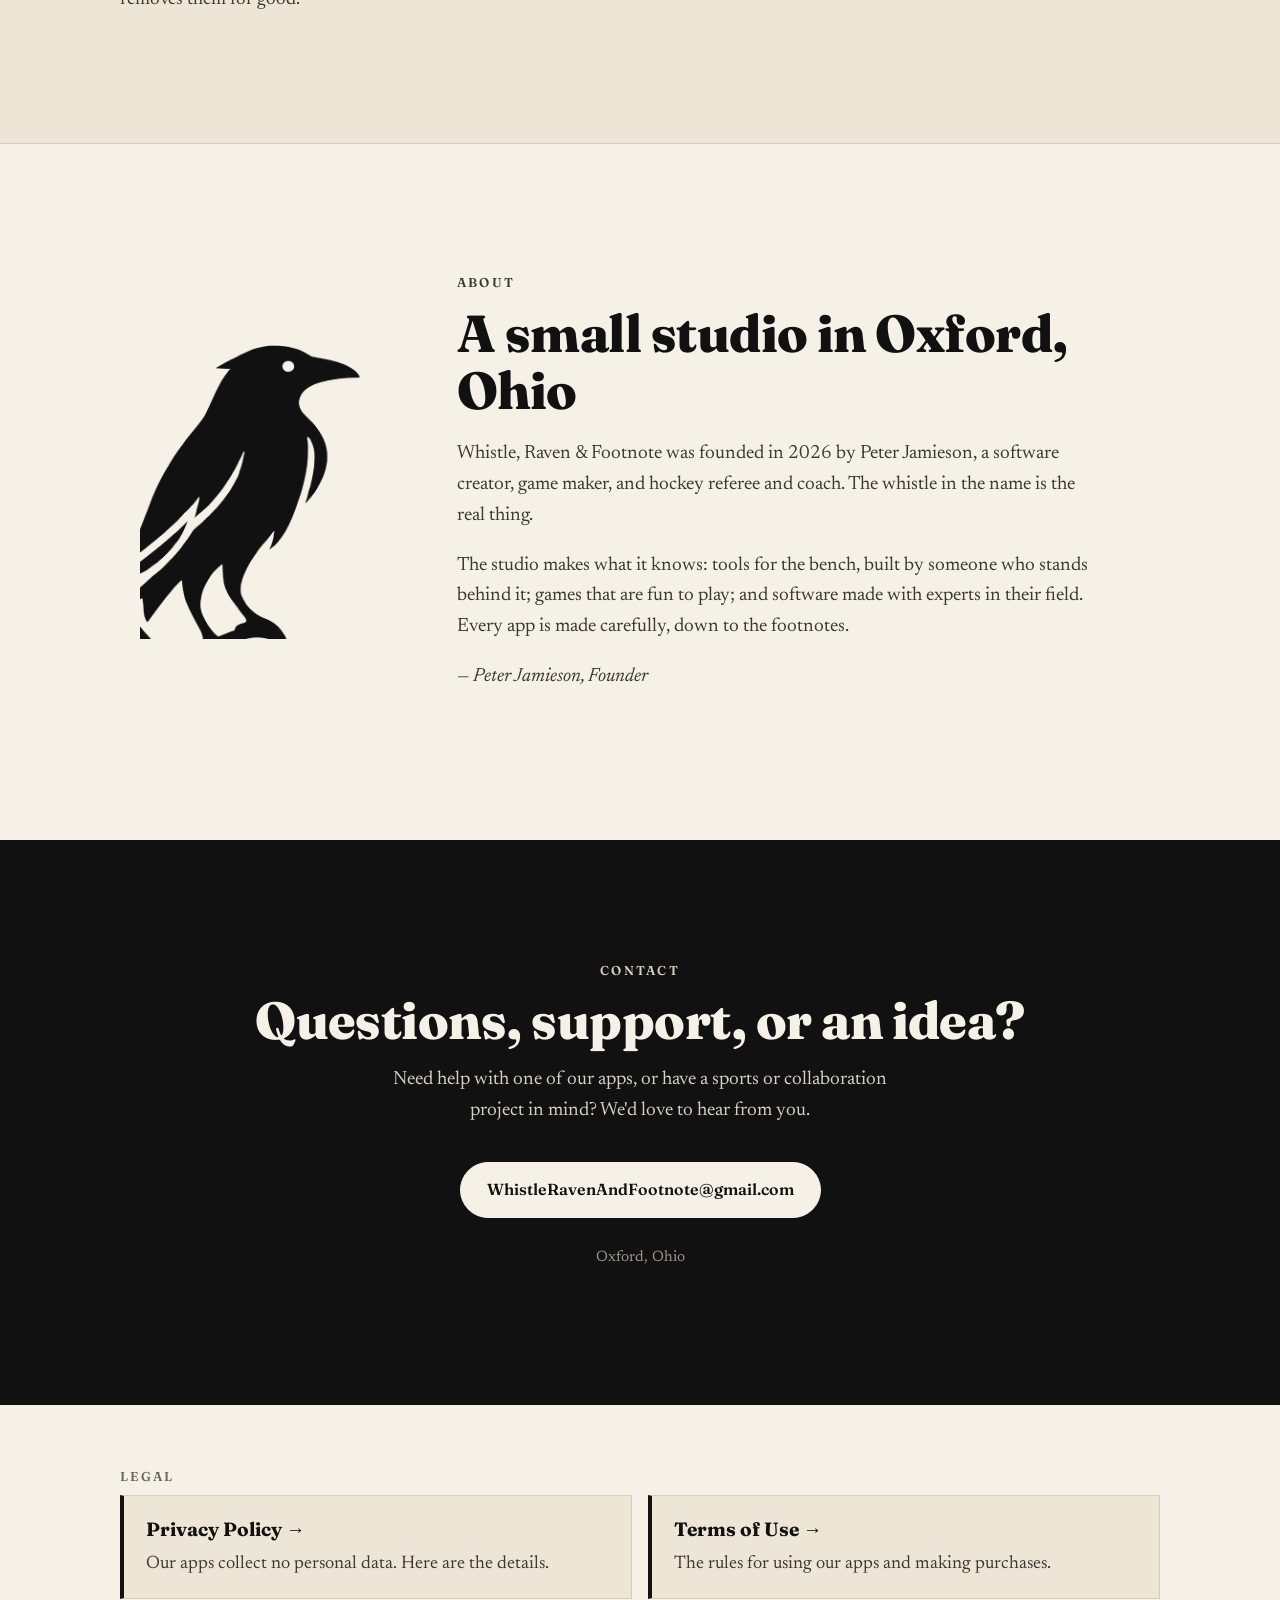
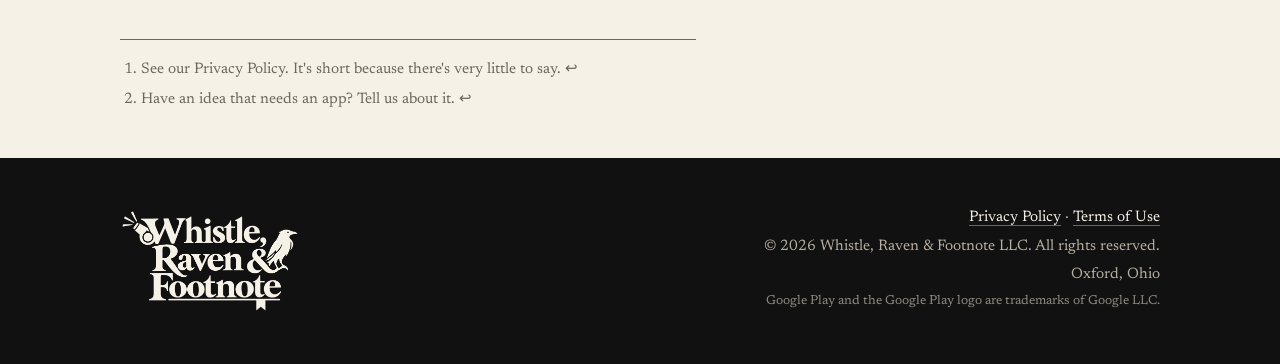
==== commit 4b24161c: "Add Two-Stick SportsBall product page Co-Authored-By: Claude Opus 5.5 <noreply@anthropic.com>" ====
--- a/index.html
+++ b/index.html
@@ -121,13 +121,14 @@
           </article>
           <article class="app">
             <p class="app__tag">Game &middot; All ages</p>
-            <h3>Two-Stick SportsBall</h3>
+            <h3><a href="/two-stick-sportsball" style="text-decoration:none">Two-Stick SportsBall</a></h3>
             <p>A single-player sports game for players of all ages. Fast, fun, and family-friendly, with no violence.</p>
             <ul class="app__facts">
               <li>Free half-season with G-rated, kid-safe ads</li>
               <li>One-time Full Game Unlock: full seasons, no ads</li>
               <li>No chat, no accounts, no data collected by us</li>
             </ul>
+            <p class="app__more"><a href="/two-stick-sportsball">Learn more about the game &rarr;</a></p>
             <p class="app__links"><a href="/privacy#two-stick-sportsball">Privacy</a> &middot; <a href="/terms#game">Terms</a></p>
           </article>
           <article class="app">
--- a/styles.css
+++ b/styles.css
@@ -262,3 +262,4 @@
 .app__play .play-badge { margin-top: 6px; }
 .app__play .play-badge img { height: 46px; }
 .site-footer__tm { font-size: .8rem; opacity: .75; }
+.product-note { margin: 24px 0 0; color: var(--muted); font-style: italic; max-width: 60ch; }
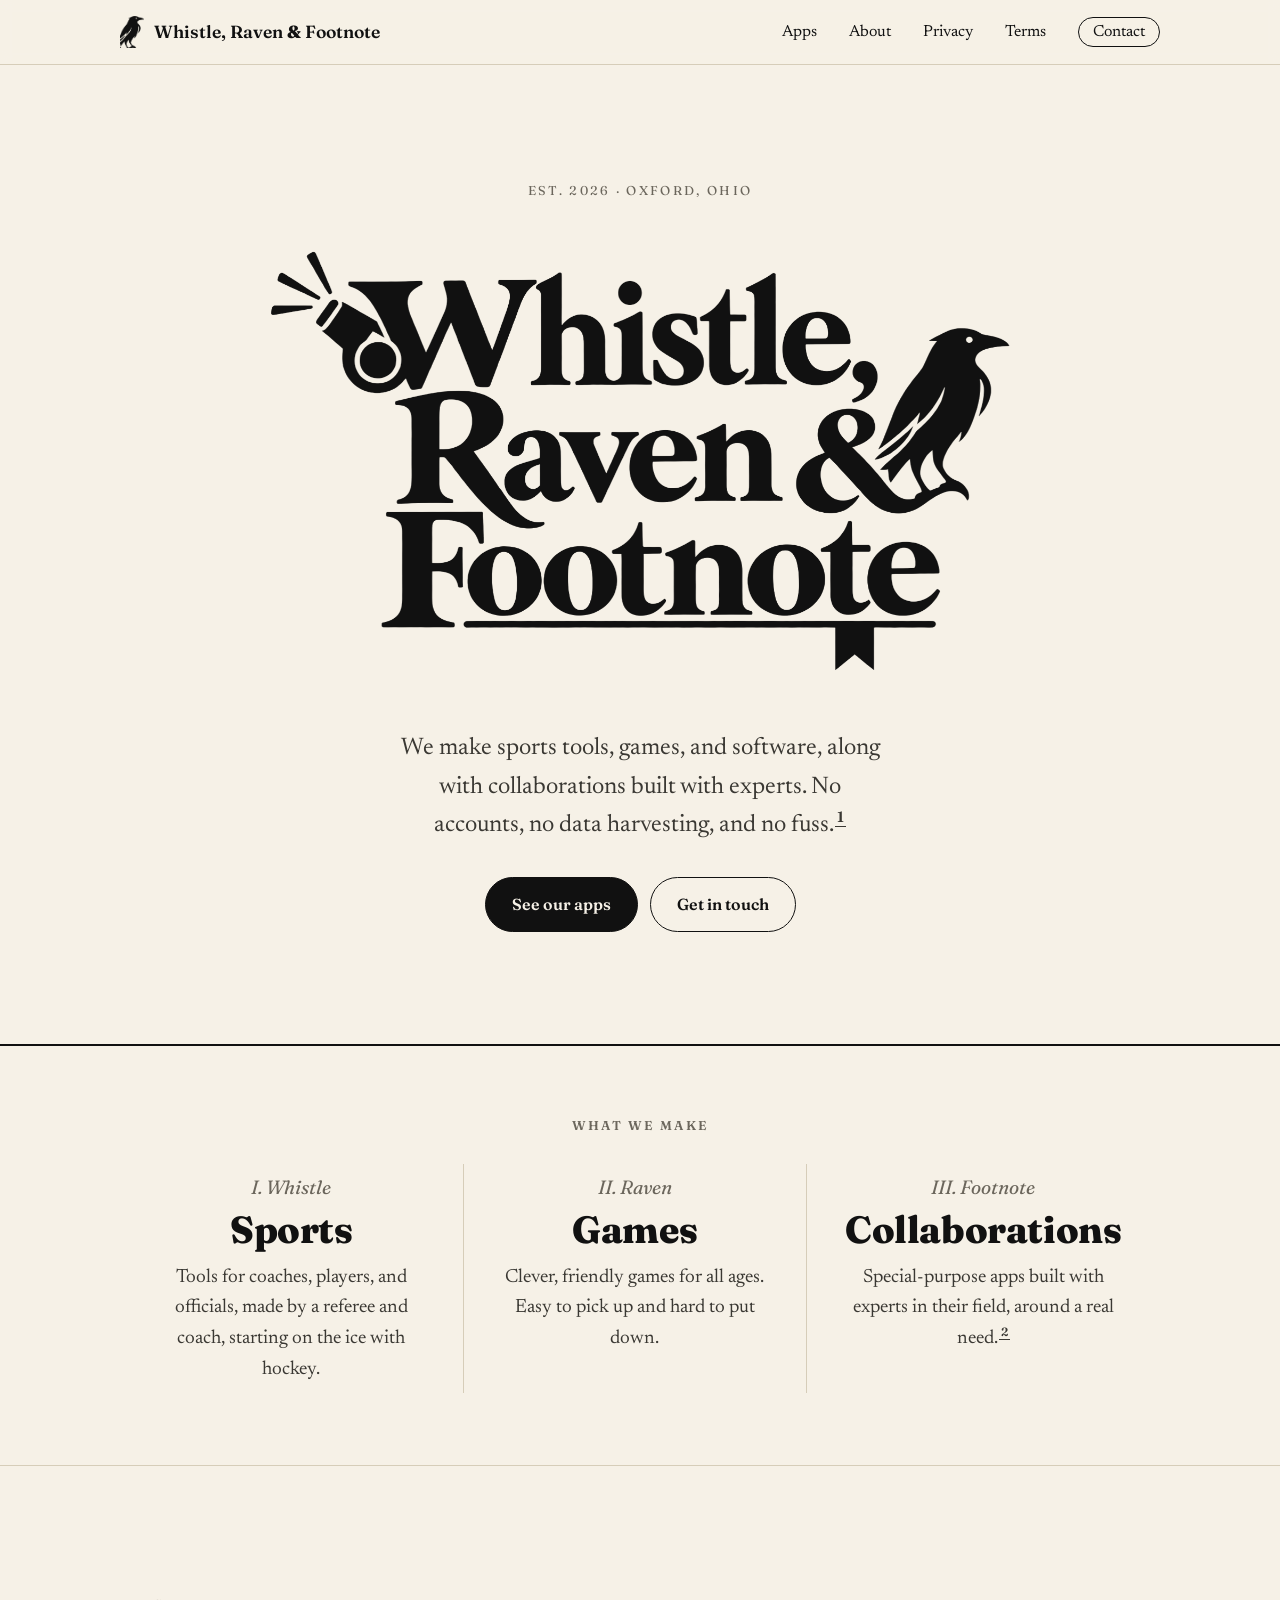
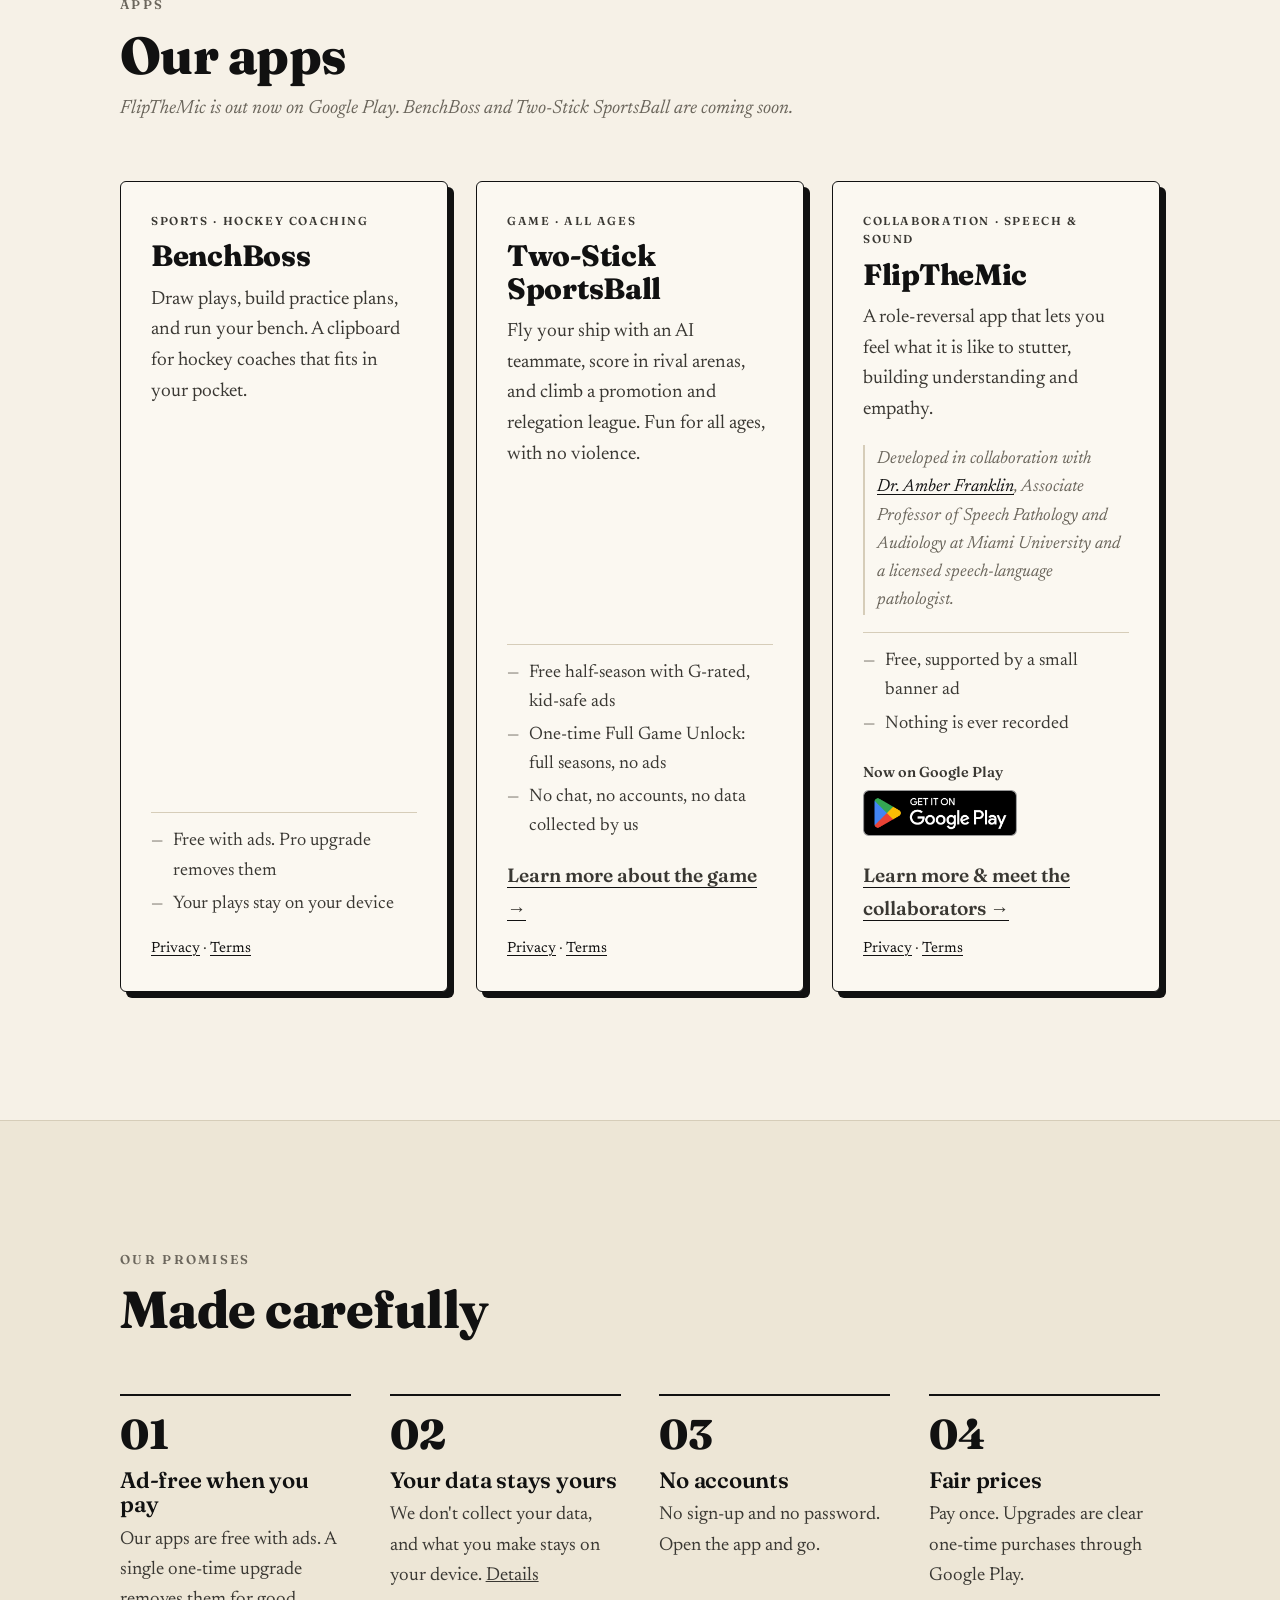
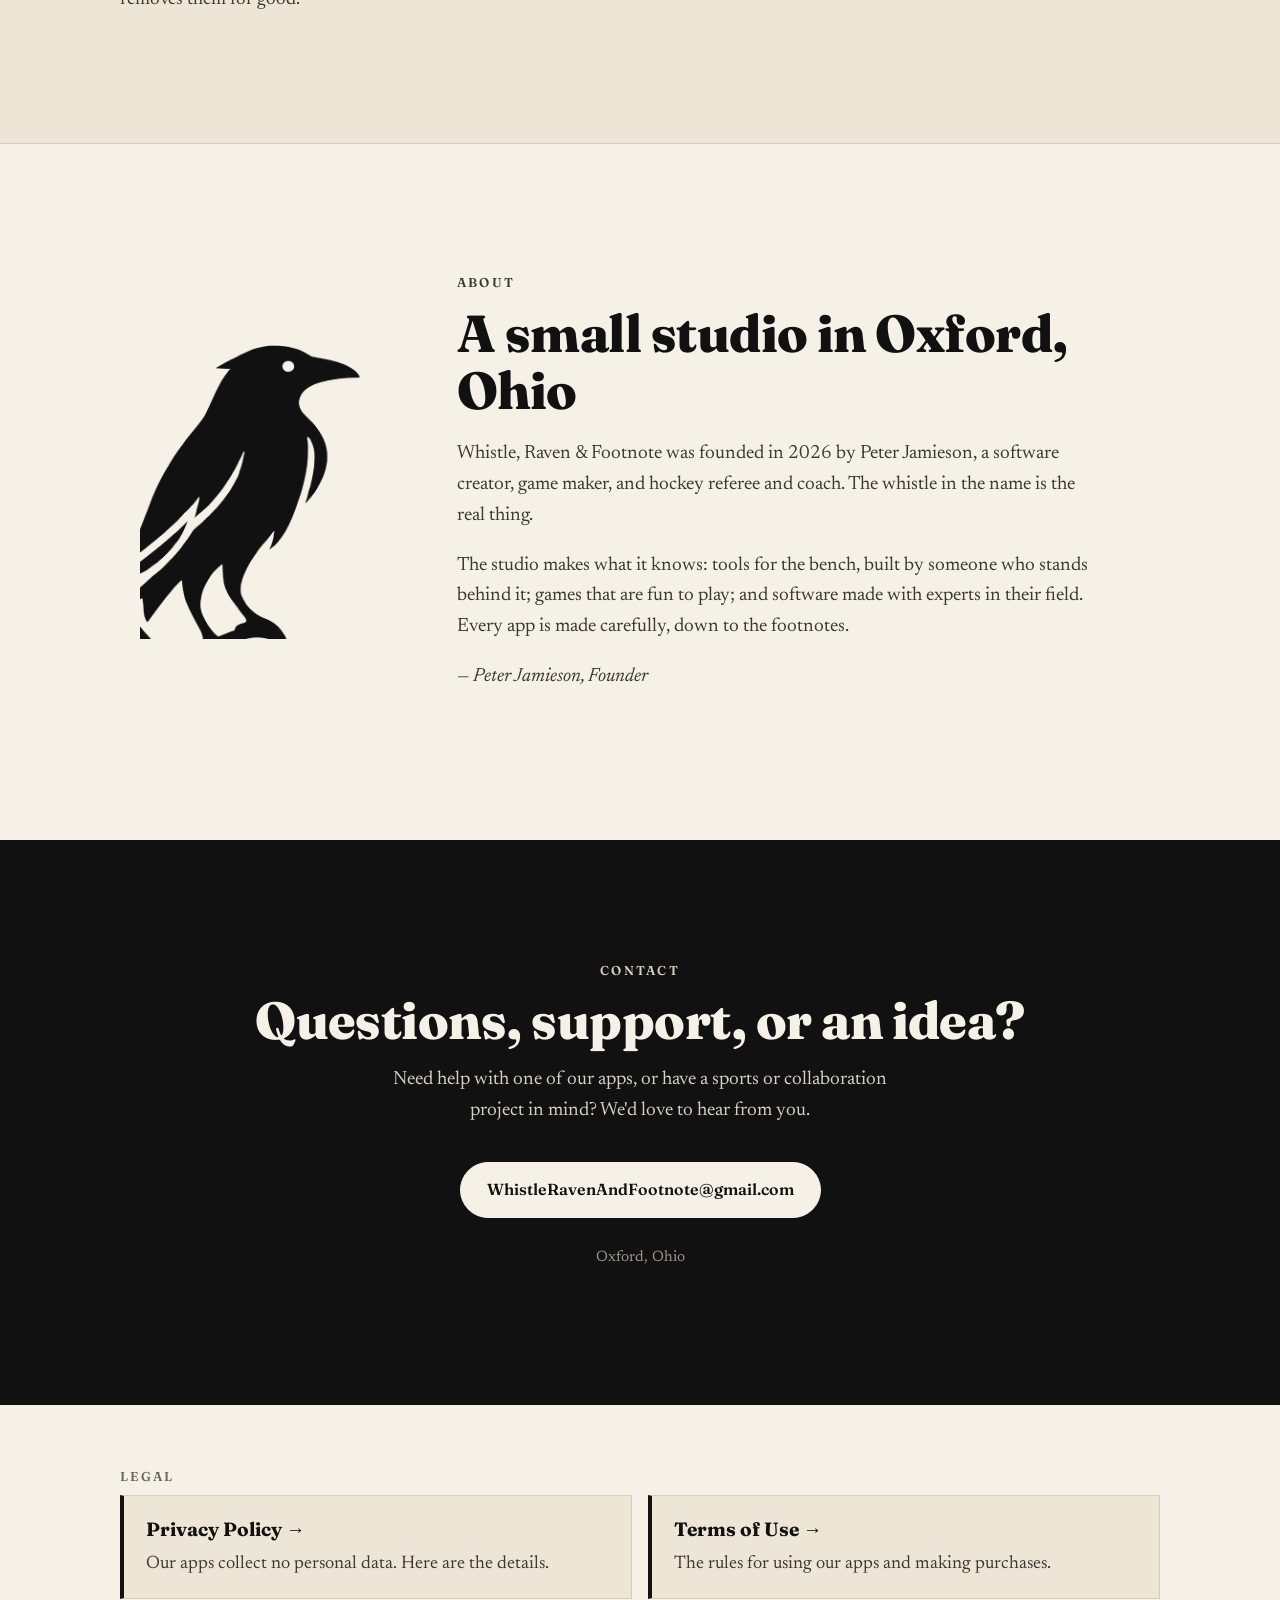
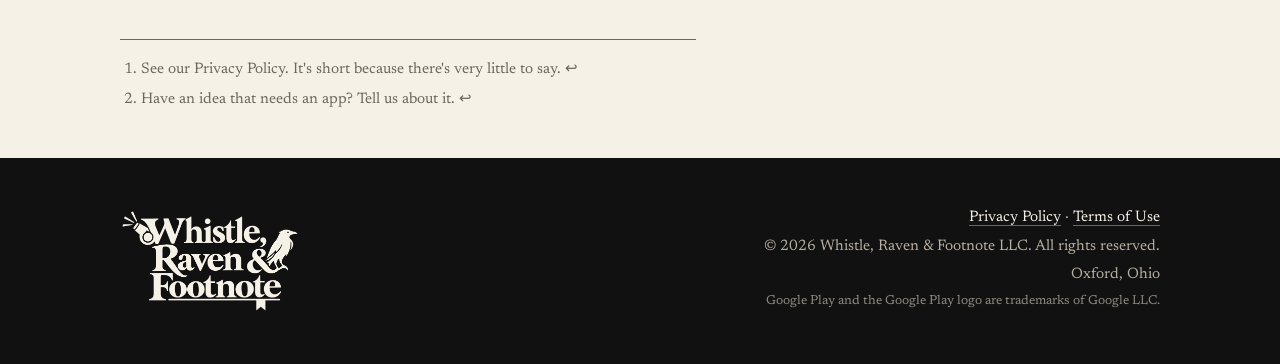
==== commit f2f16009: "Two-Stick SportsBall: describe ships, AI teammate, arenas, promotion/relegation Co-Authored-By: Clau" ====
--- a/index.html
+++ b/index.html
@@ -122,7 +122,7 @@
           <article class="app">
             <p class="app__tag">Game &middot; All ages</p>
             <h3><a href="/two-stick-sportsball" style="text-decoration:none">Two-Stick SportsBall</a></h3>
-            <p>A single-player sports game for players of all ages. Fast, fun, and family-friendly, with no violence.</p>
+            <p>Fly your ship with an AI teammate, score in rival arenas, and climb a promotion and relegation league. Fun for all ages, with no violence.</p>
             <ul class="app__facts">
               <li>Free half-season with G-rated, kid-safe ads</li>
               <li>One-time Full Game Unlock: full seasons, no ads</li>
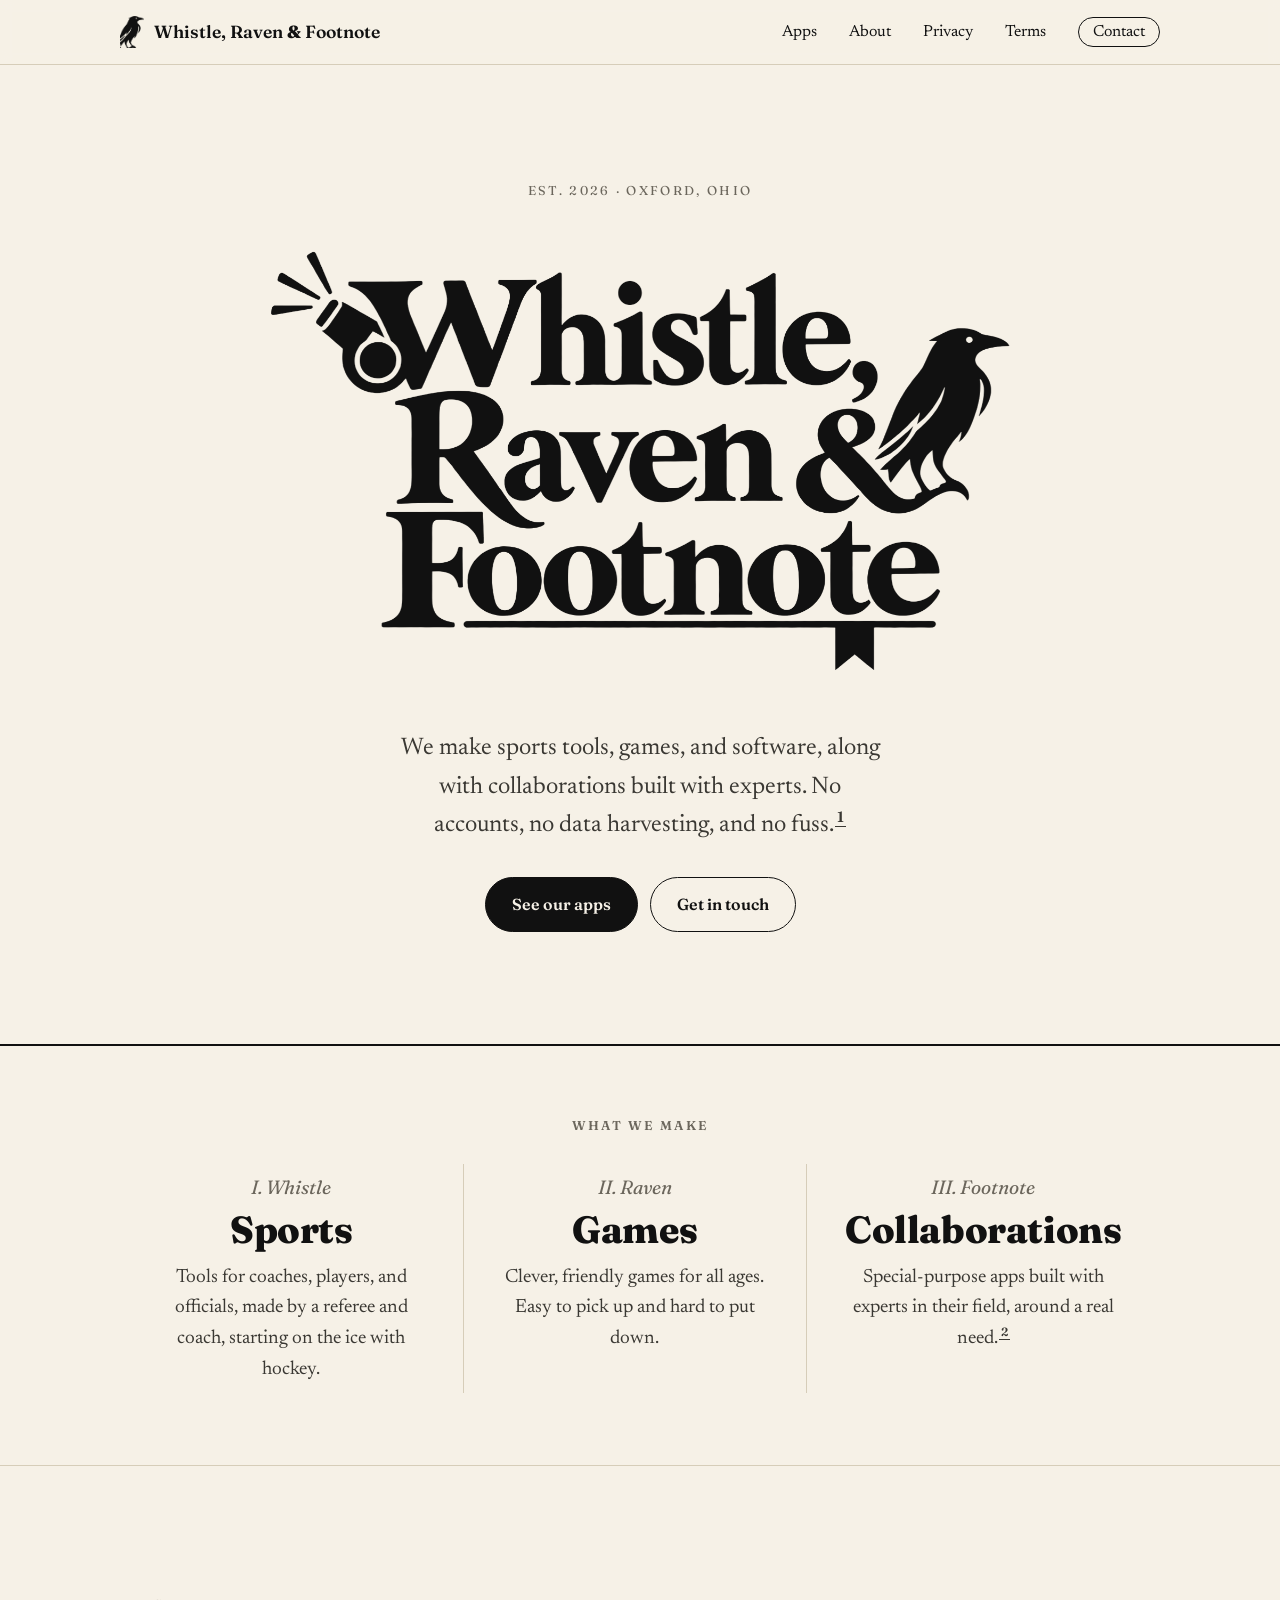
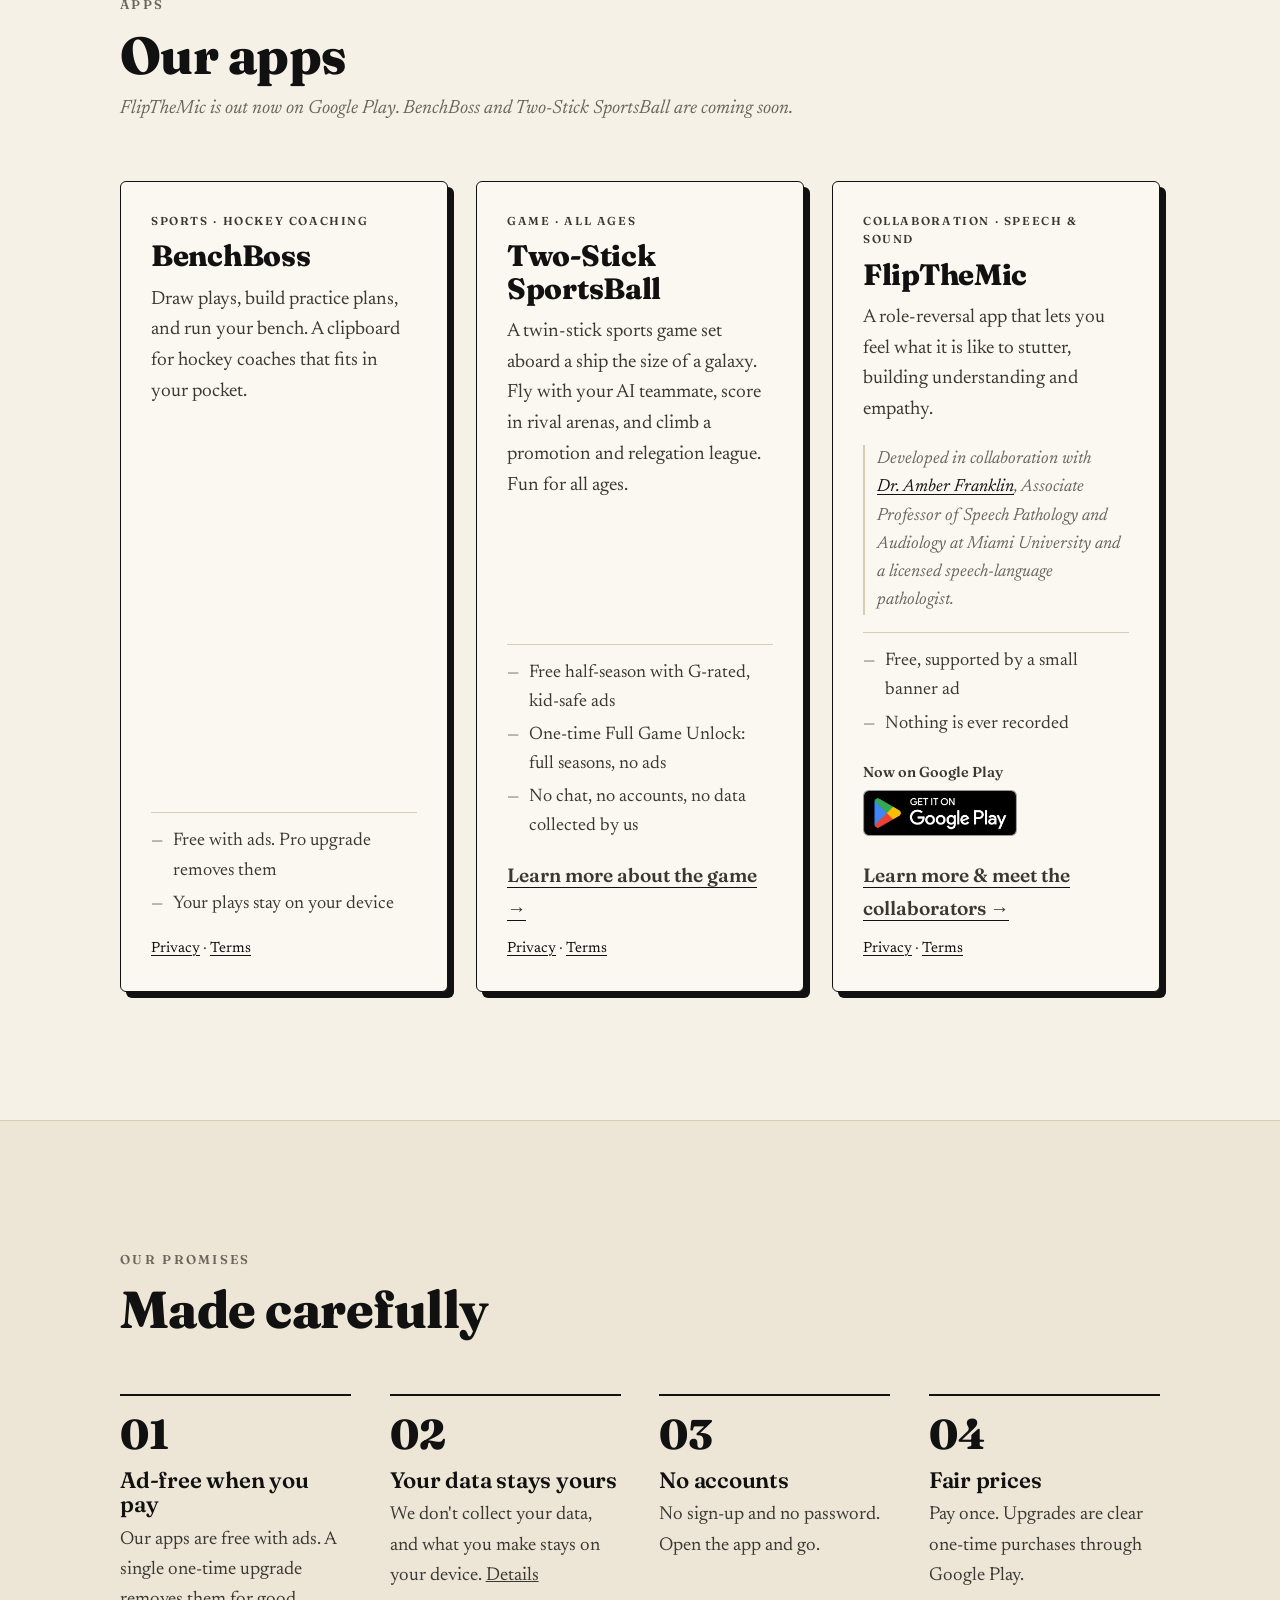
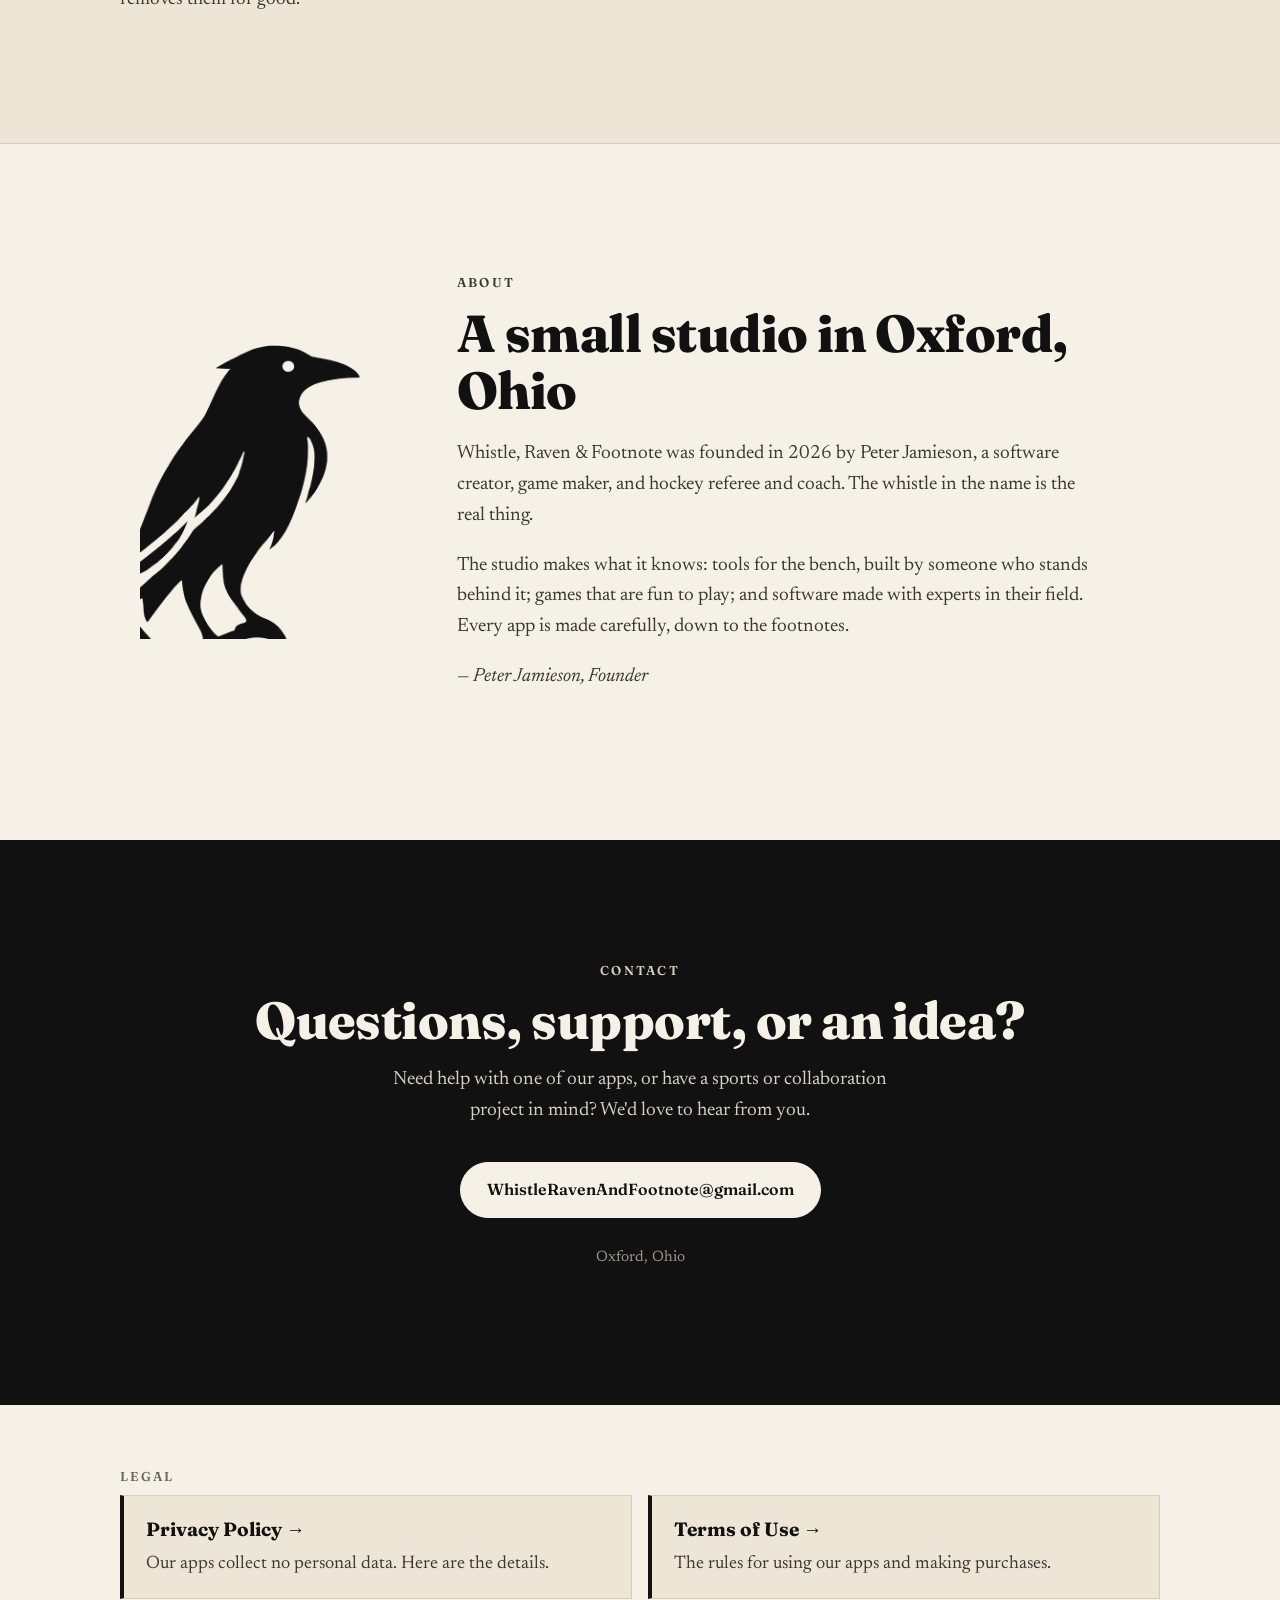
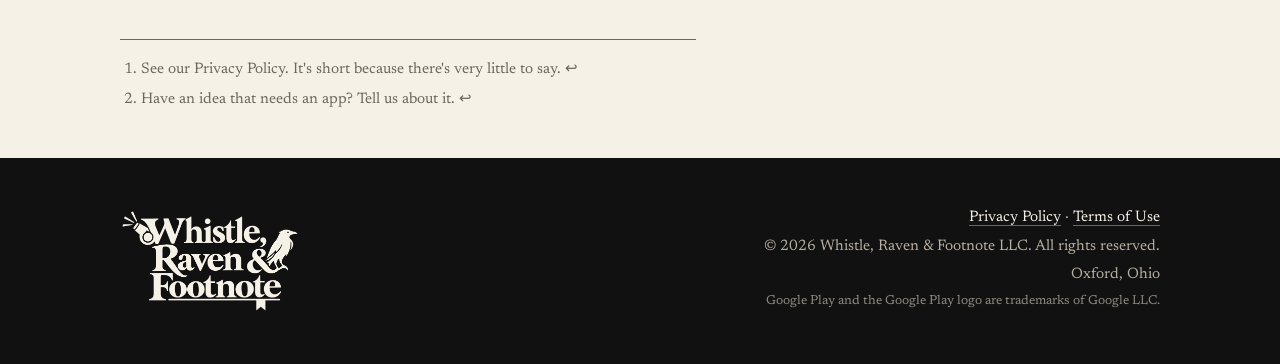
==== commit c3ede2a6: "Two-Stick SportsBall: story, twin-stick gameplay, screenshots, game icon Co-Authored-By: Claude Opus" ====
--- a/index.html
+++ b/index.html
@@ -122,7 +122,7 @@
           <article class="app">
             <p class="app__tag">Game &middot; All ages</p>
             <h3><a href="/two-stick-sportsball" style="text-decoration:none">Two-Stick SportsBall</a></h3>
-            <p>Fly your ship with an AI teammate, score in rival arenas, and climb a promotion and relegation league. Fun for all ages, with no violence.</p>
+            <p>A twin-stick sports game set aboard a ship the size of a galaxy. Fly with your AI teammate, score in rival arenas, and climb a promotion and relegation league. Fun for all ages.</p>
             <ul class="app__facts">
               <li>Free half-season with G-rated, kid-safe ads</li>
               <li>One-time Full Game Unlock: full seasons, no ads</li>
--- a/styles.css
+++ b/styles.css
@@ -263,3 +263,11 @@
 .app__play .play-badge img { height: 46px; }
 .site-footer__tm { font-size: .8rem; opacity: .75; }
 .product-note { margin: 24px 0 0; color: var(--muted); font-style: italic; max-width: 60ch; }
+
+/* Two-Stick SportsBall */
+.game-icon { width: 128px; height: 128px; border-radius: 28px; border: 2px solid var(--ink); box-shadow: 6px 6px 0 var(--ink); display: block; }
+.product-quote { font-family: var(--display); font-size: 1.25rem; font-weight: 600; margin-top: 24px; }
+.product-quote span { font-family: inherit; font-weight: 400; font-size: 1rem; color: var(--muted); white-space: nowrap; }
+.shots { display: grid; grid-template-columns: repeat(2, 1fr); gap: clamp(14px, 2vw, 24px); }
+.shots img { width: 100%; height: auto; display: block; border: 2px solid var(--ink); border-radius: 6px; box-shadow: 6px 6px 0 var(--ink); background: #0b0f1a; }
+@media (max-width: 720px) { .shots { grid-template-columns: 1fr; } }
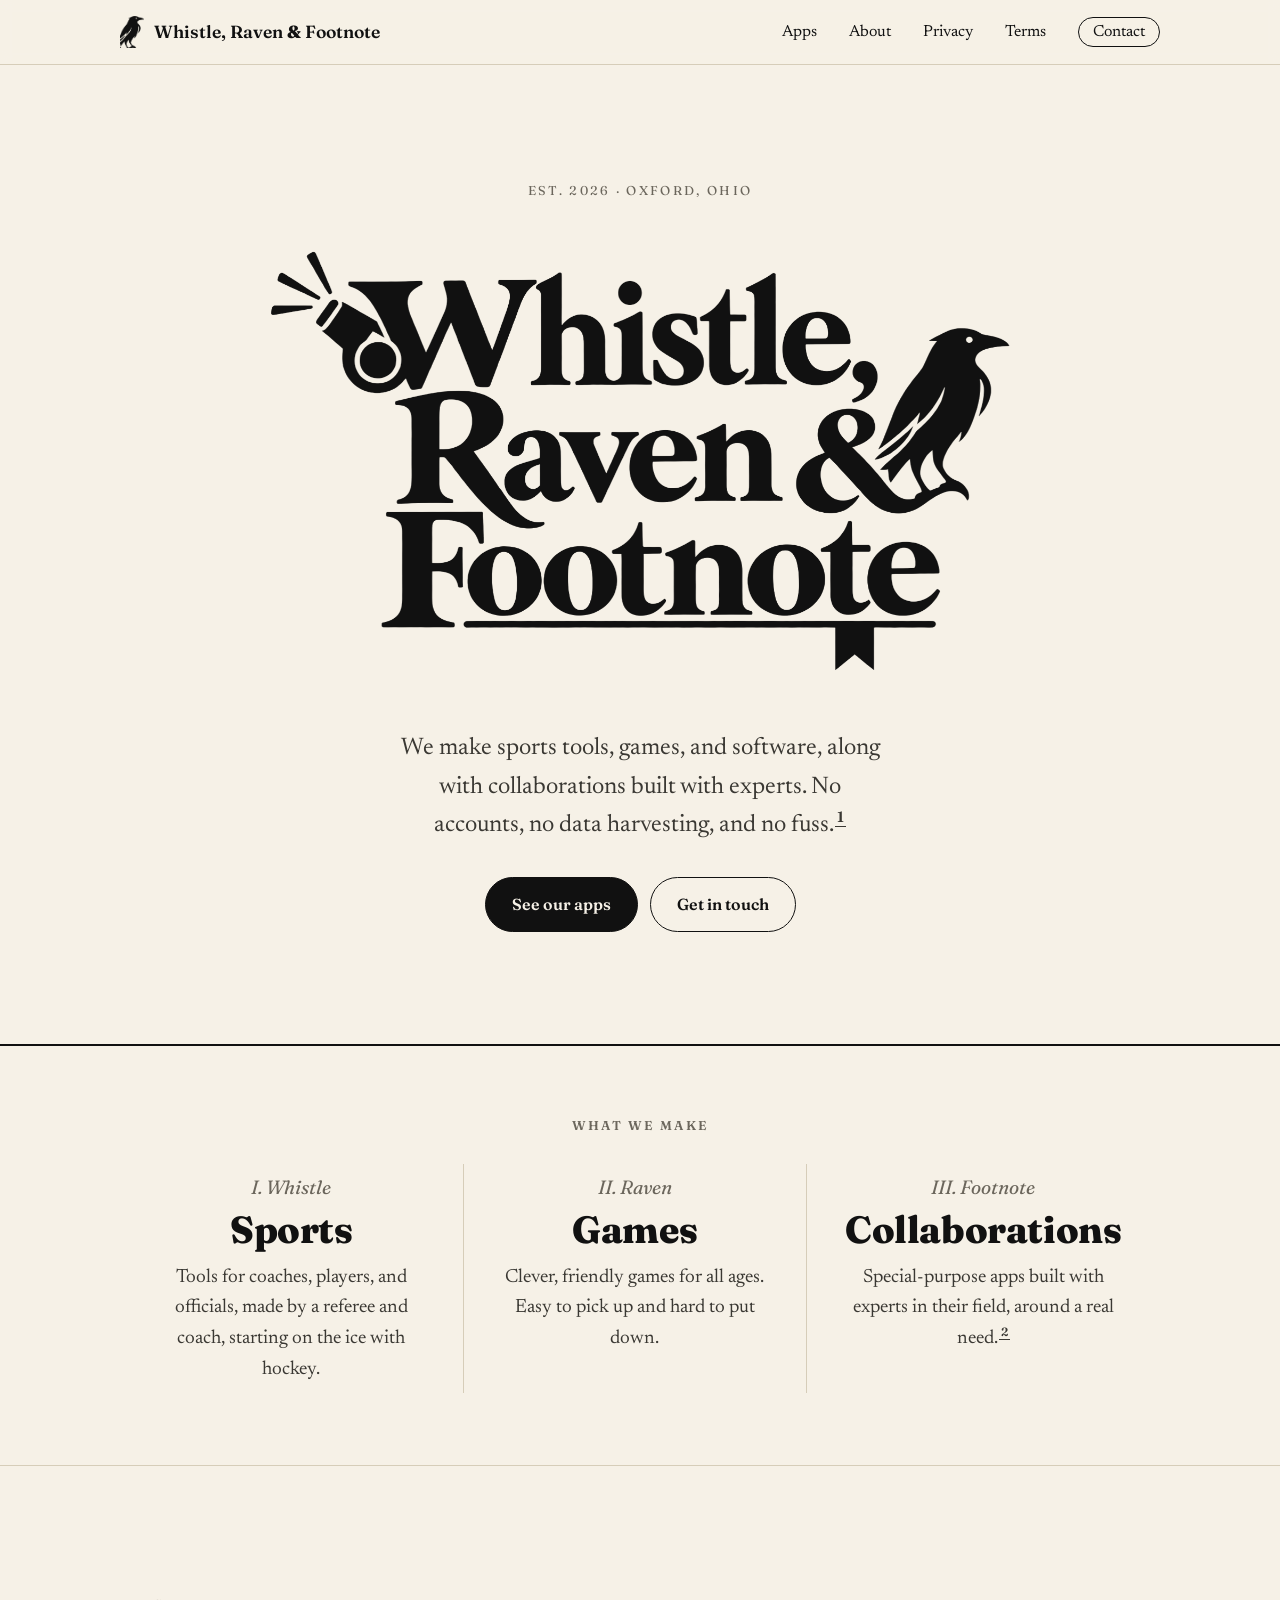
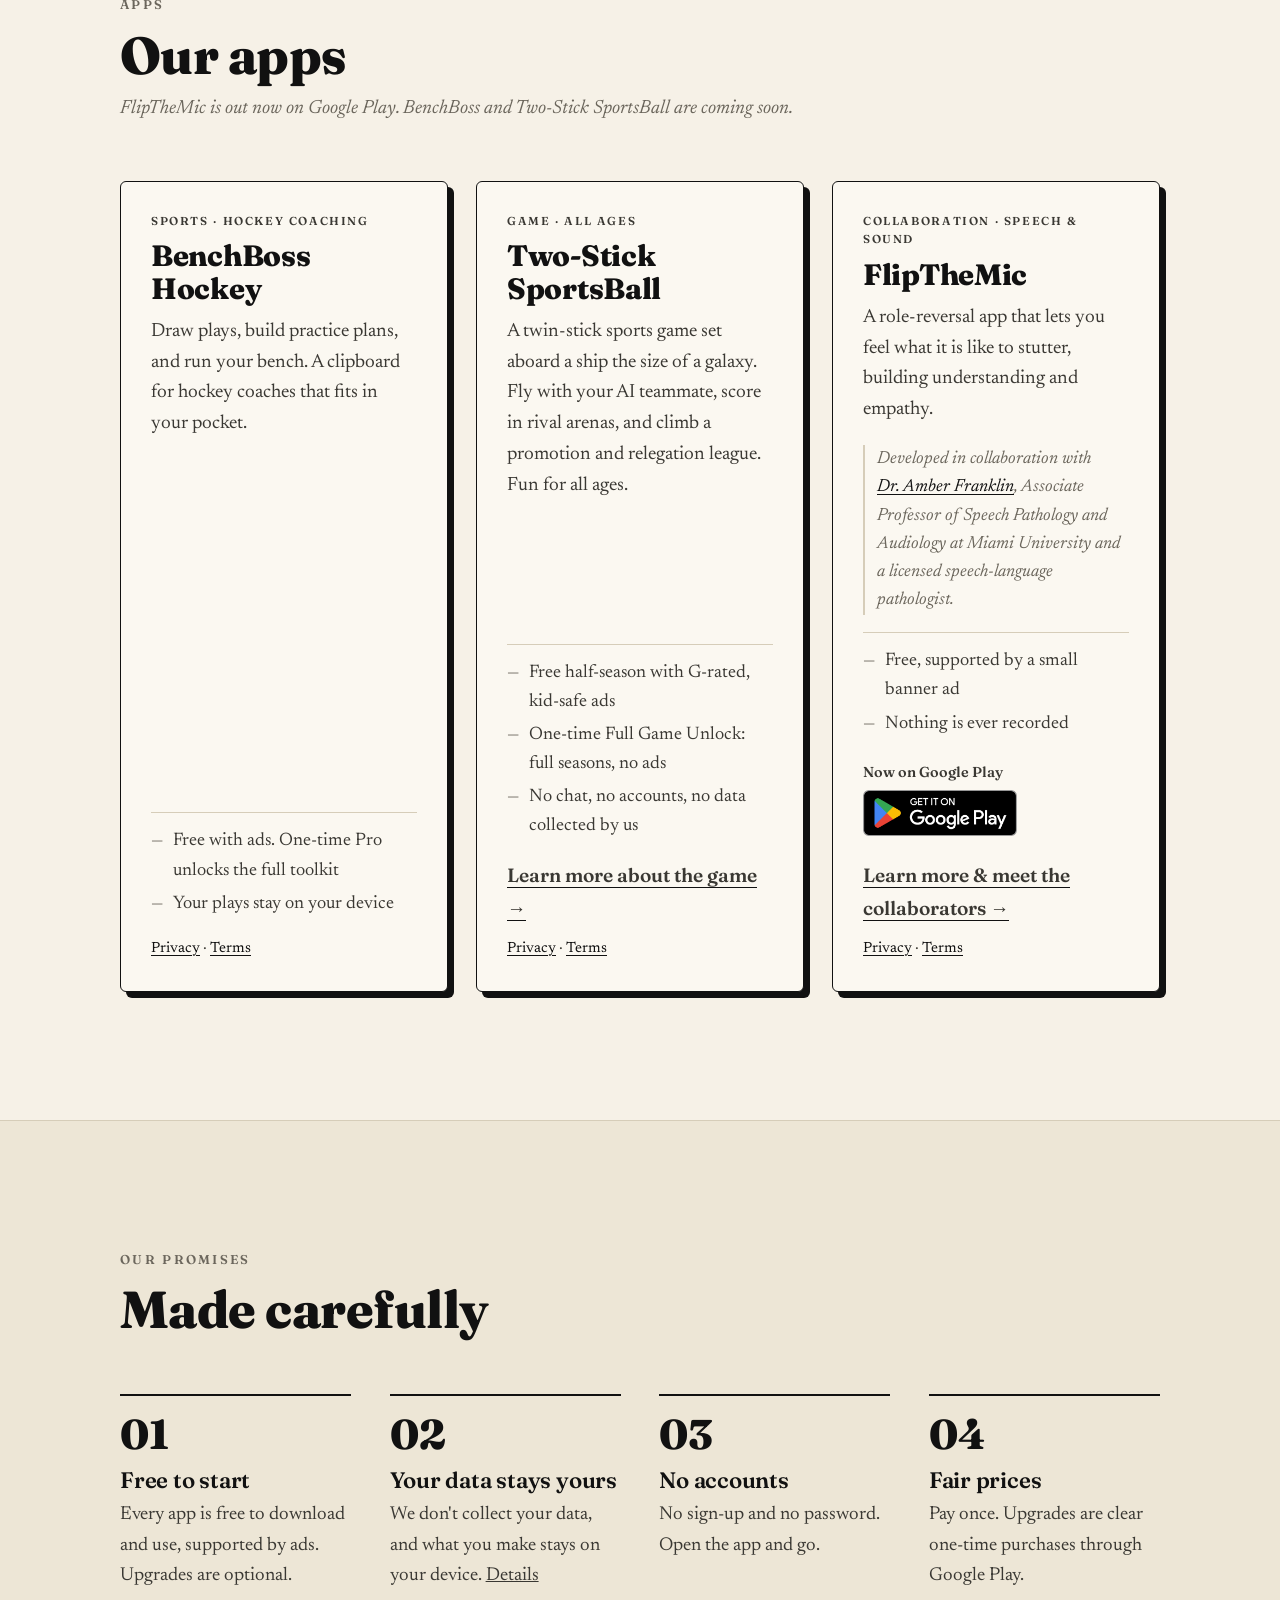
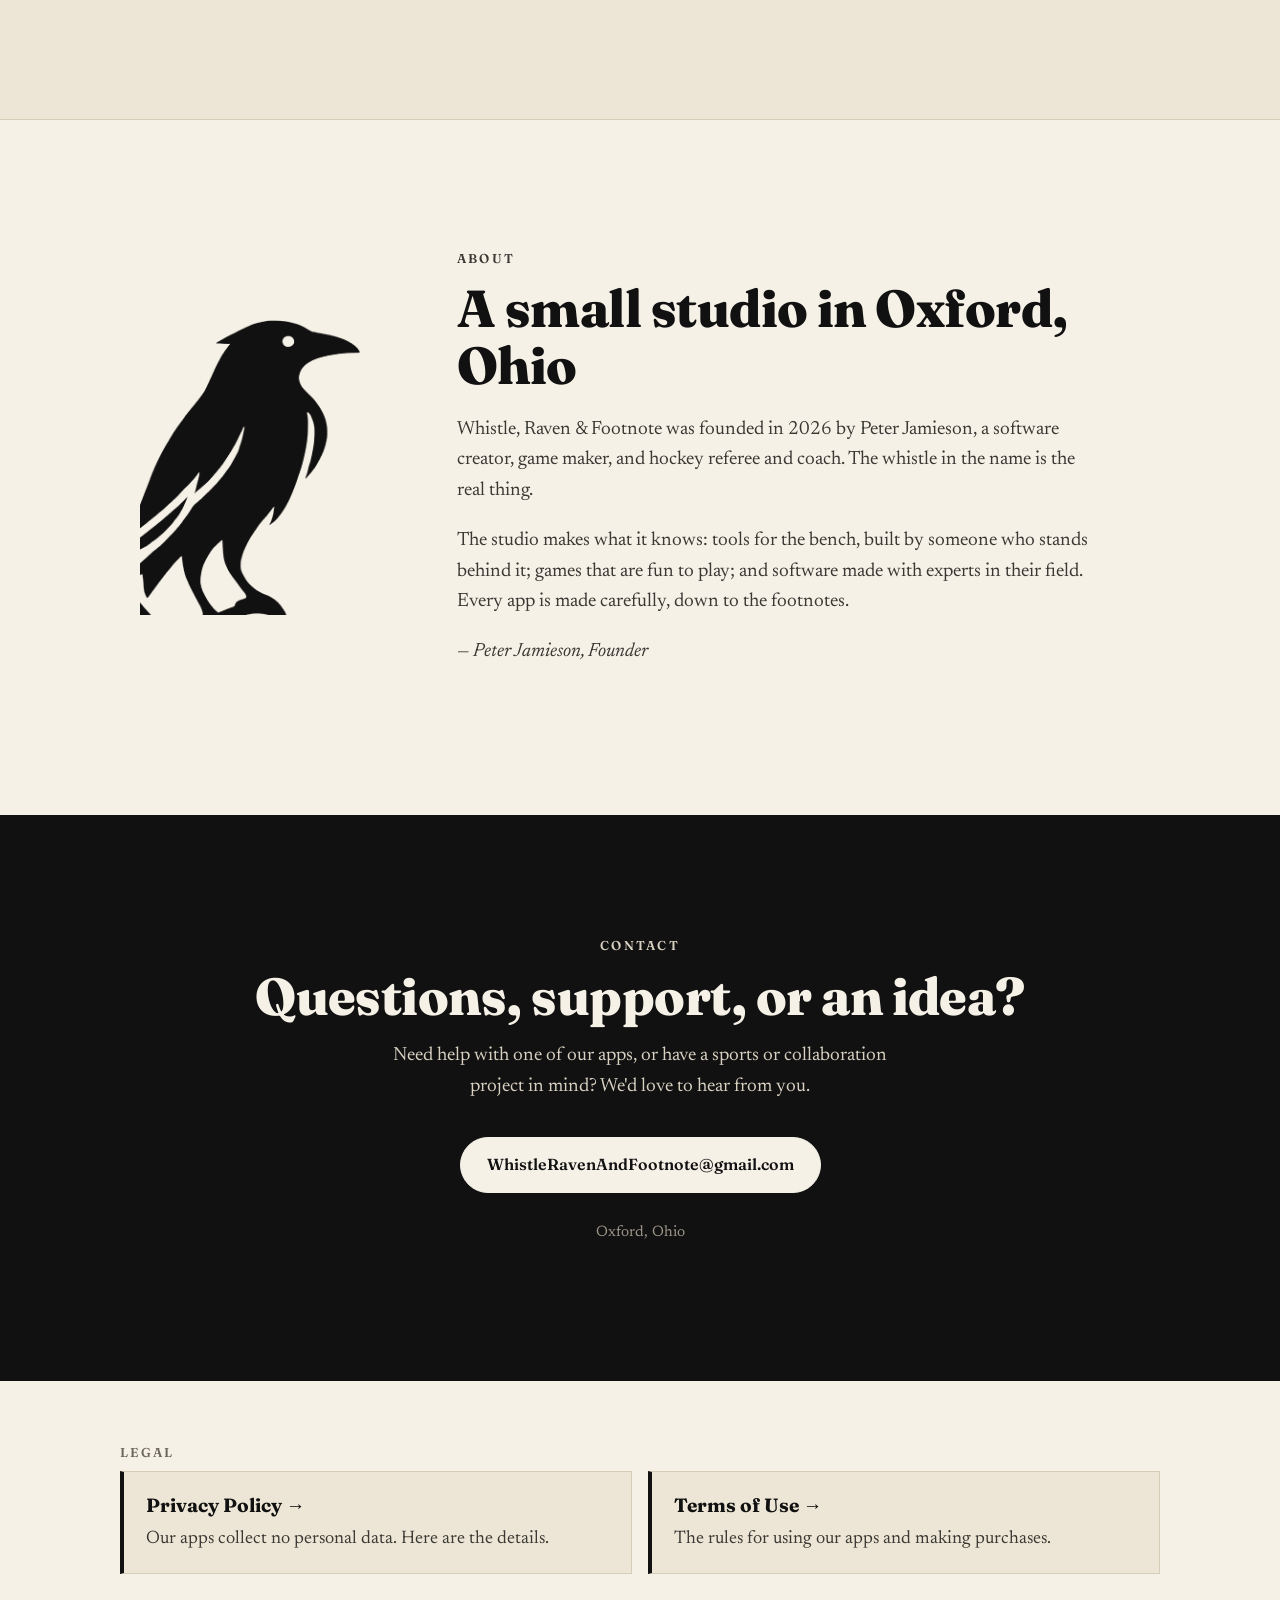
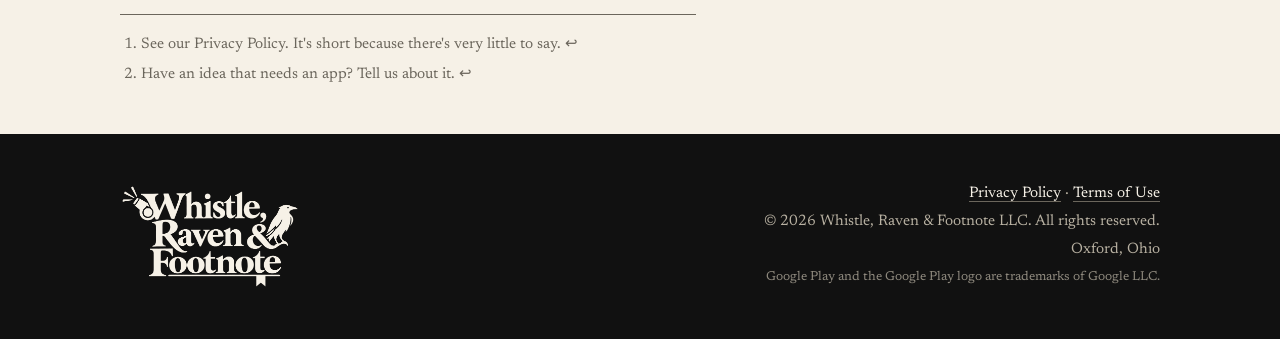
==== commit b1029ebf: "Add BenchBoss Hockey privacy policy page; correct Pro ad wording across site Co-Authored-By: Claude " ====
--- a/index.html
+++ b/index.html
@@ -35,6 +35,8 @@
     "address": { "@type": "PostalAddress", "addressLocality": "Oxford", "addressRegion": "OH", "addressCountry": "US" }
   }
   </script>
+  <script async src="https://pagead2.googlesyndication.com/pagead/js/adsbygoogle.js?client=ca-pub-8458235699997202"
+     crossorigin="anonymous"></script>
 </head>
 <body>
   <a class="skip" href="#main">Skip to content</a>
@@ -111,13 +113,13 @@
         <div class="apps__grid">
           <article class="app">
             <p class="app__tag">Sports &middot; Hockey coaching</p>
-            <h3>BenchBoss</h3>
+            <h3>BenchBoss Hockey</h3>
             <p>Draw plays, build practice plans, and run your bench. A clipboard for hockey coaches that fits in your pocket.</p>
             <ul class="app__facts">
-              <li>Free with ads. Pro upgrade removes them</li>
+              <li>Free with ads. One-time Pro unlocks the full toolkit</li>
               <li>Your plays stay on your device</li>
             </ul>
-            <p class="app__links"><a href="/privacy#benchboss">Privacy</a> &middot; <a href="/terms#benchboss">Terms</a></p>
+            <p class="app__links"><a href="/benchboss/privacy">Privacy</a> &middot; <a href="/terms#benchboss">Terms</a></p>
           </article>
           <article class="app">
             <p class="app__tag">Game &middot; All ages</p>
@@ -158,8 +160,8 @@
         </header>
         <ol class="steps">
           <li>
-            <h3>Ad-free when you pay</h3>
-            <p>Our apps are free with ads. A single one-time upgrade removes them for good.</p>
+            <h3>Free to start</h3>
+            <p>Every app is free to download and use, supported by ads. Upgrades are optional.</p>
           </li>
           <li>
             <h3>Your data stays yours</h3>
